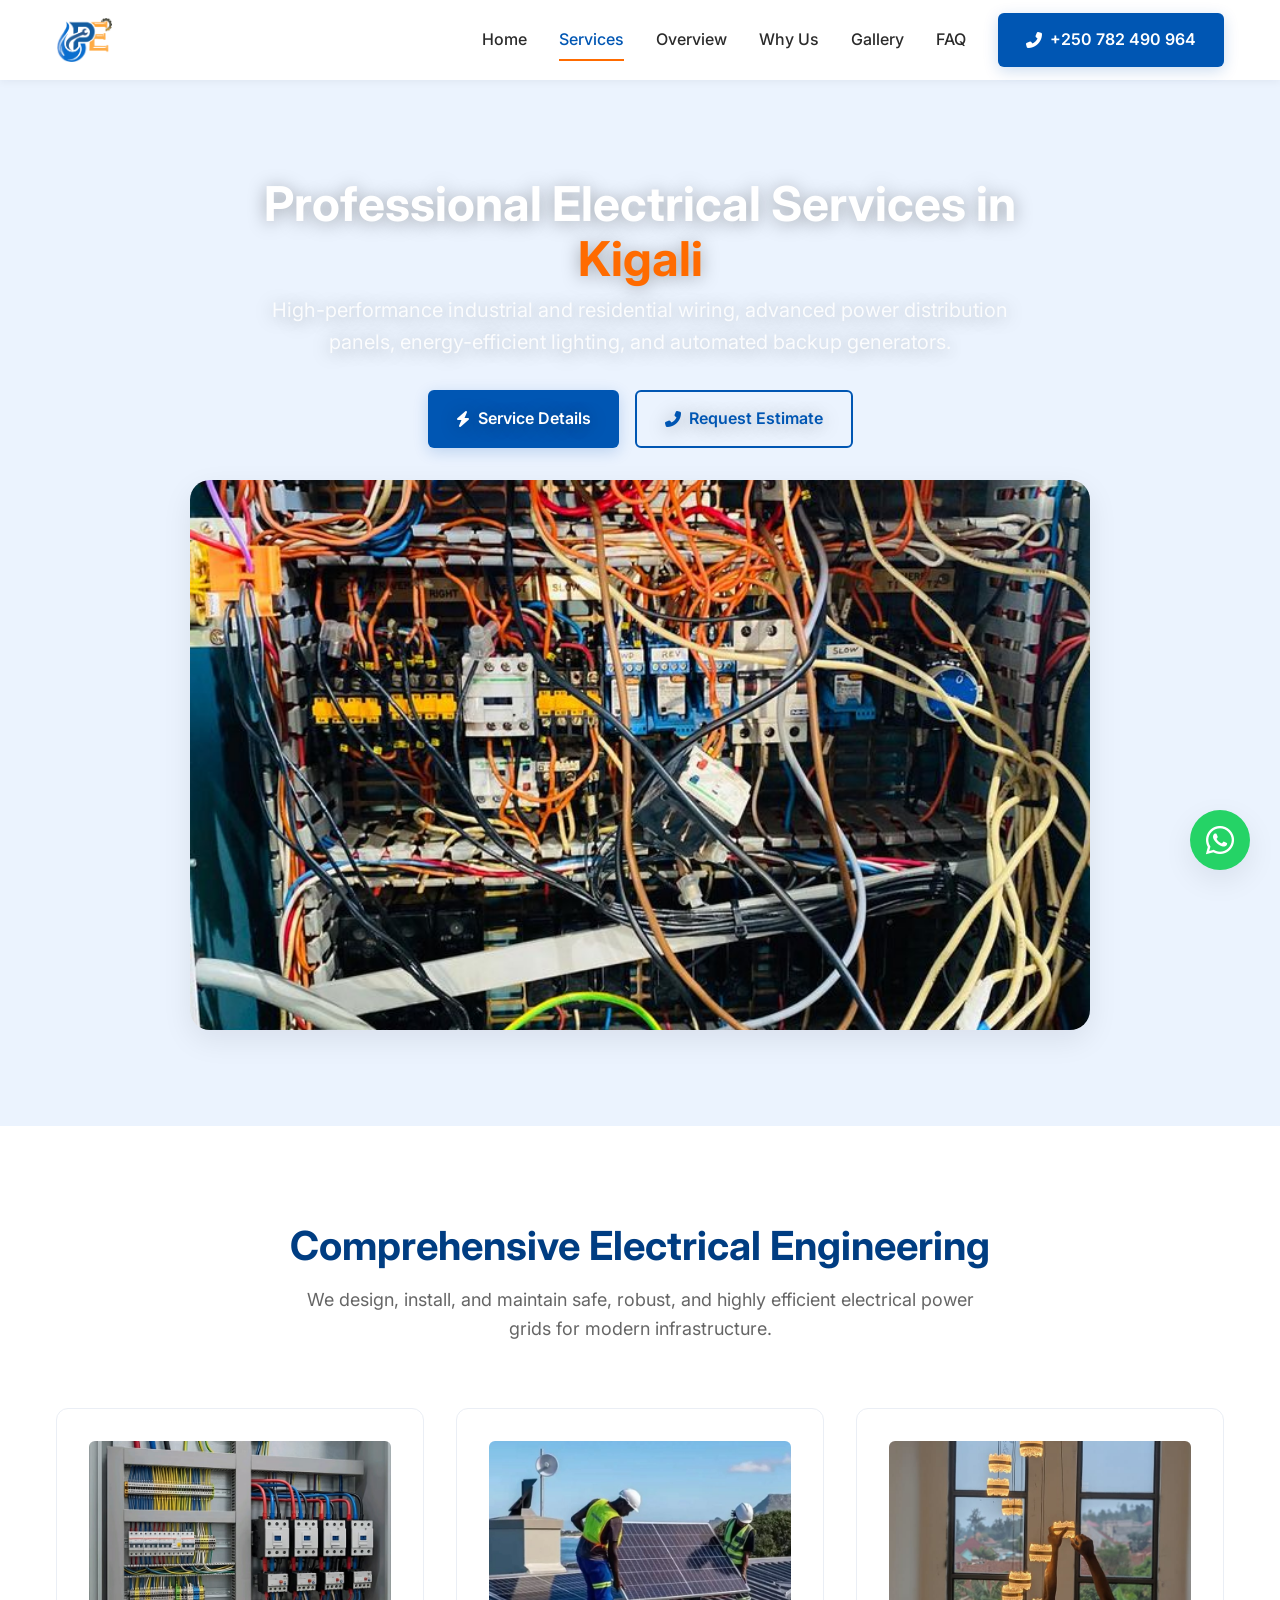
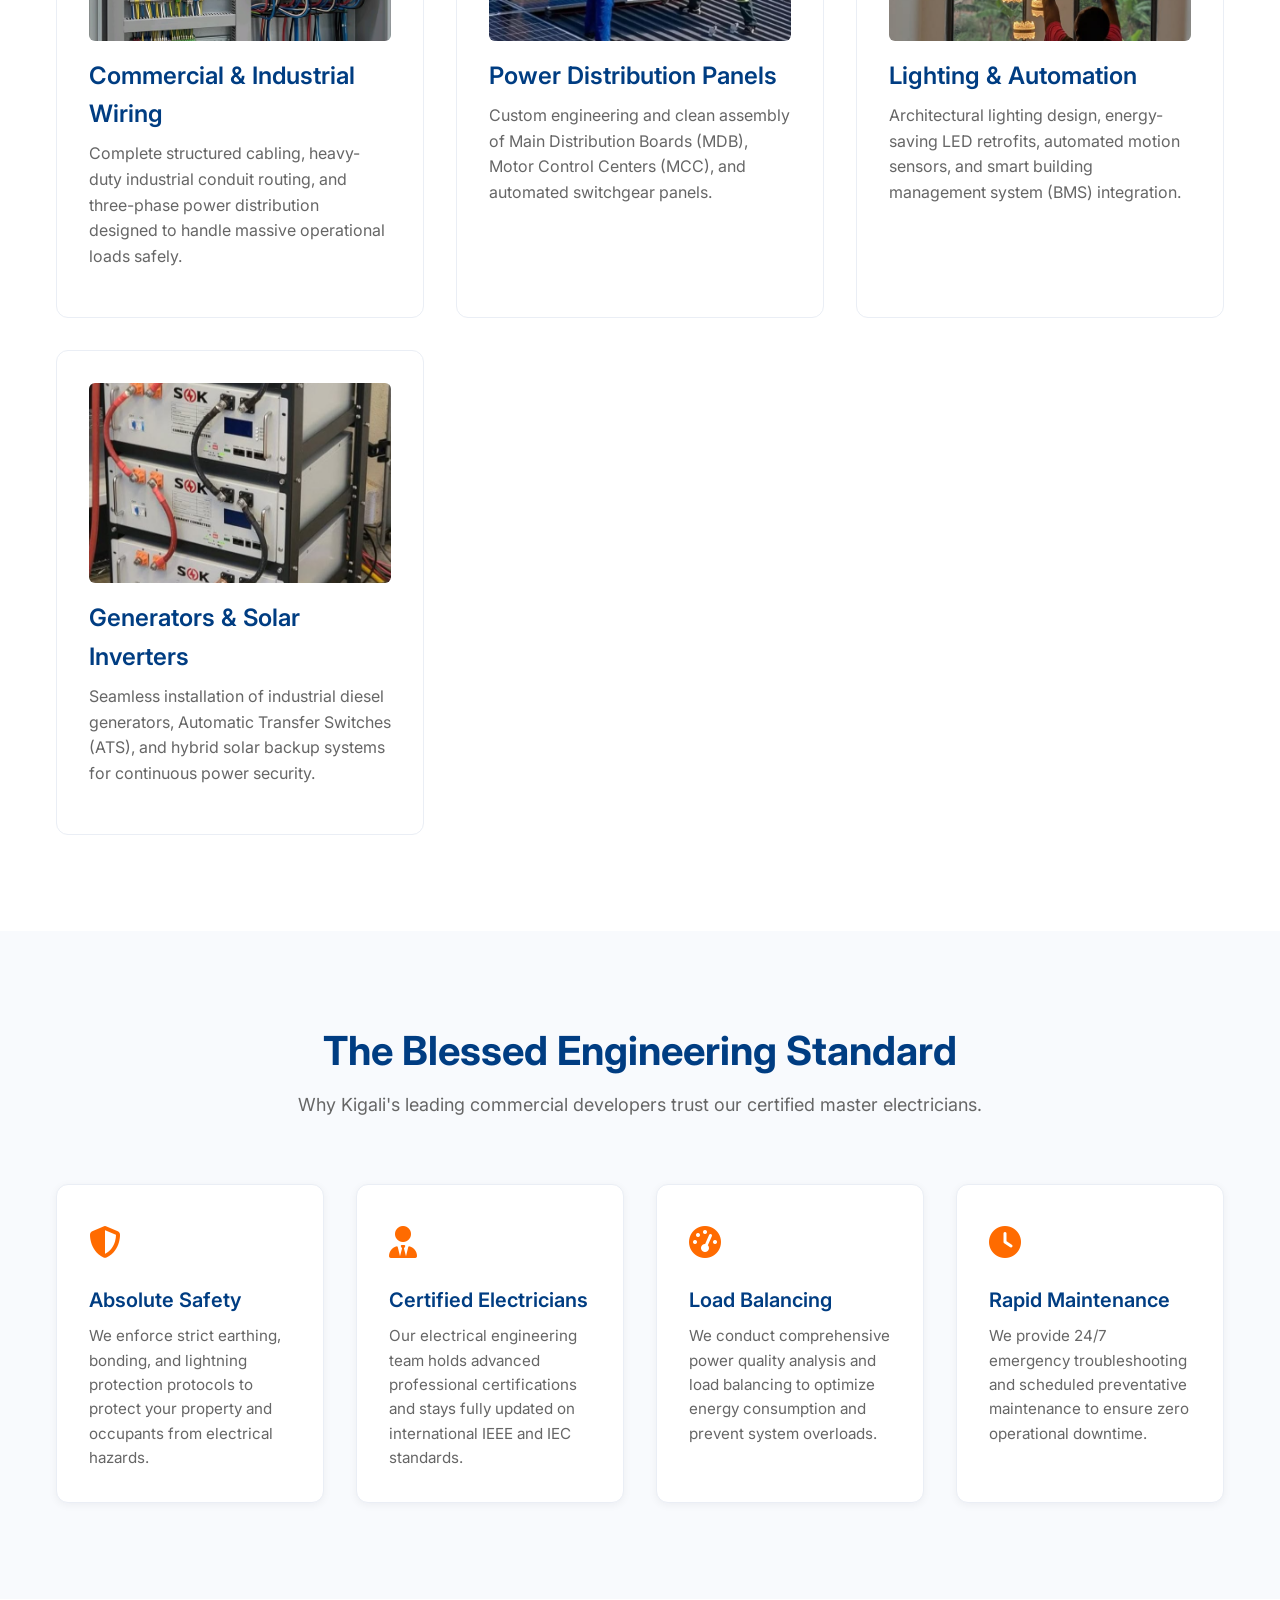
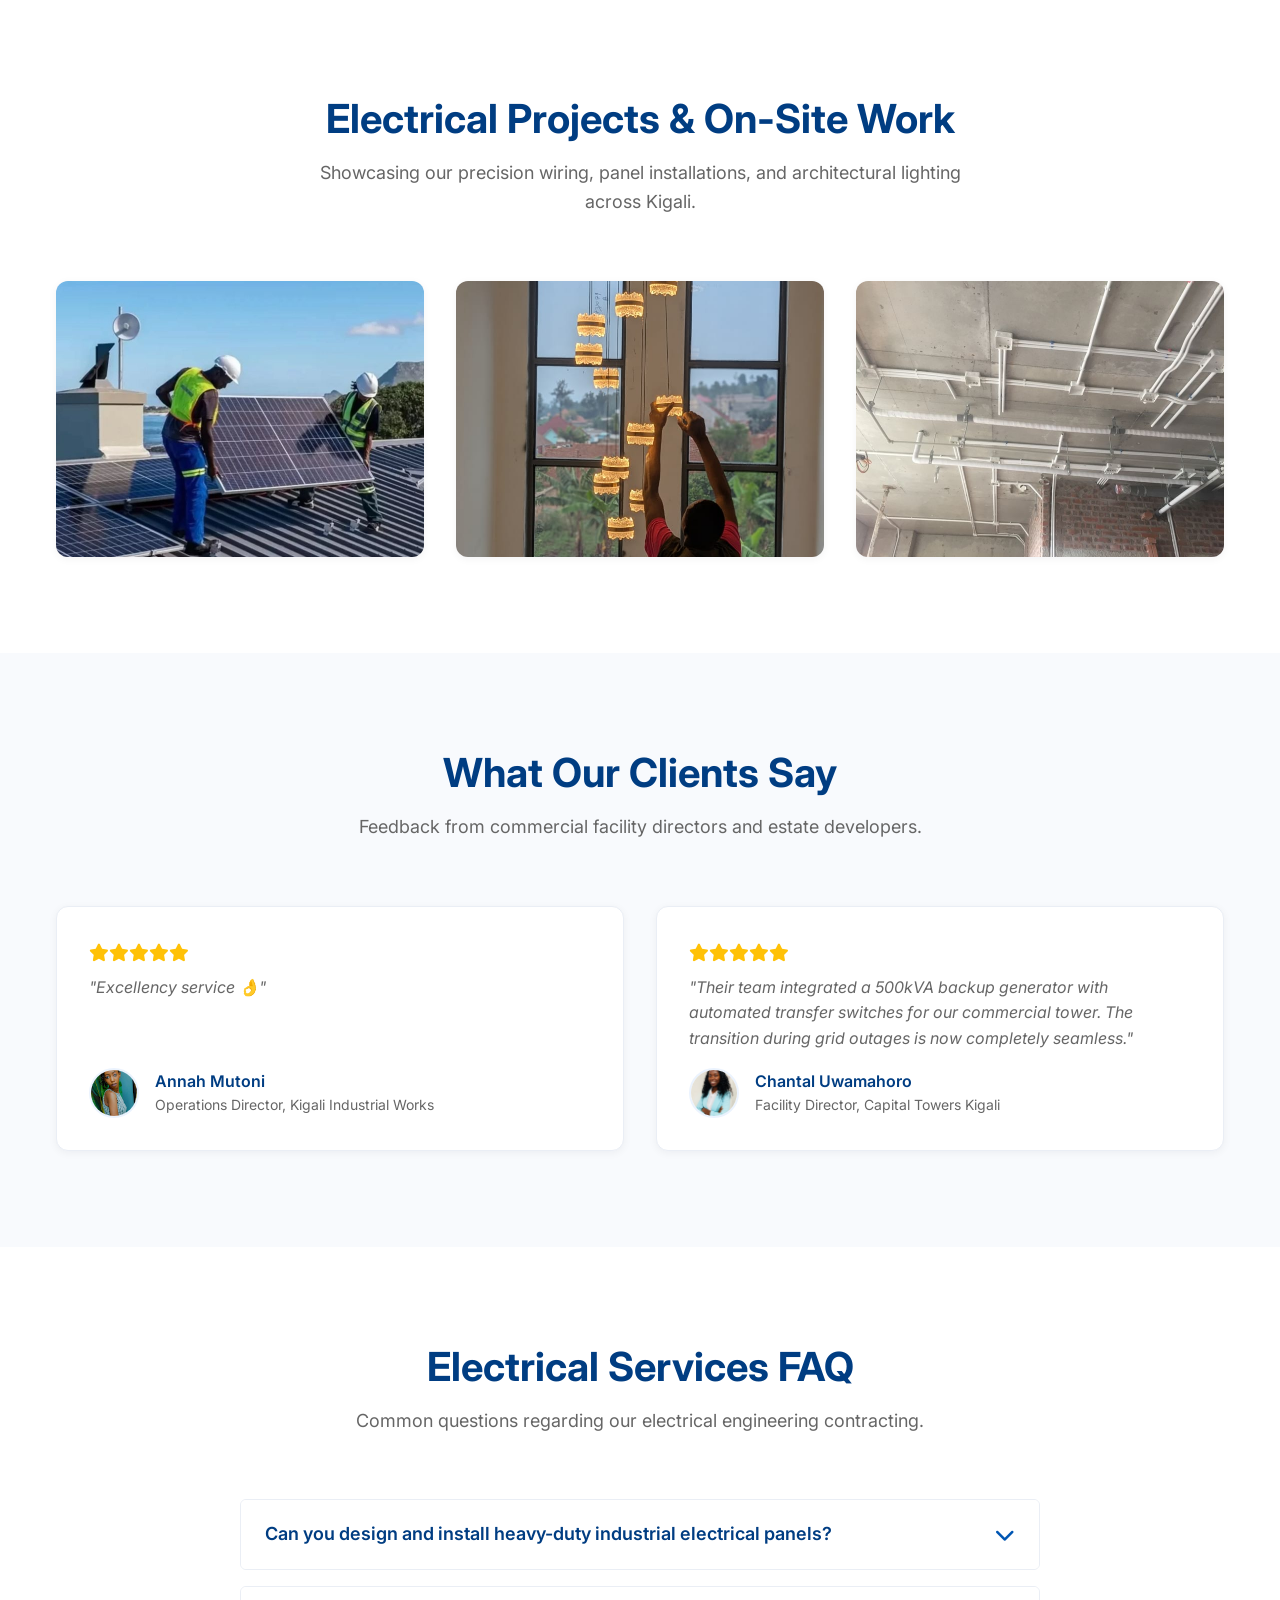
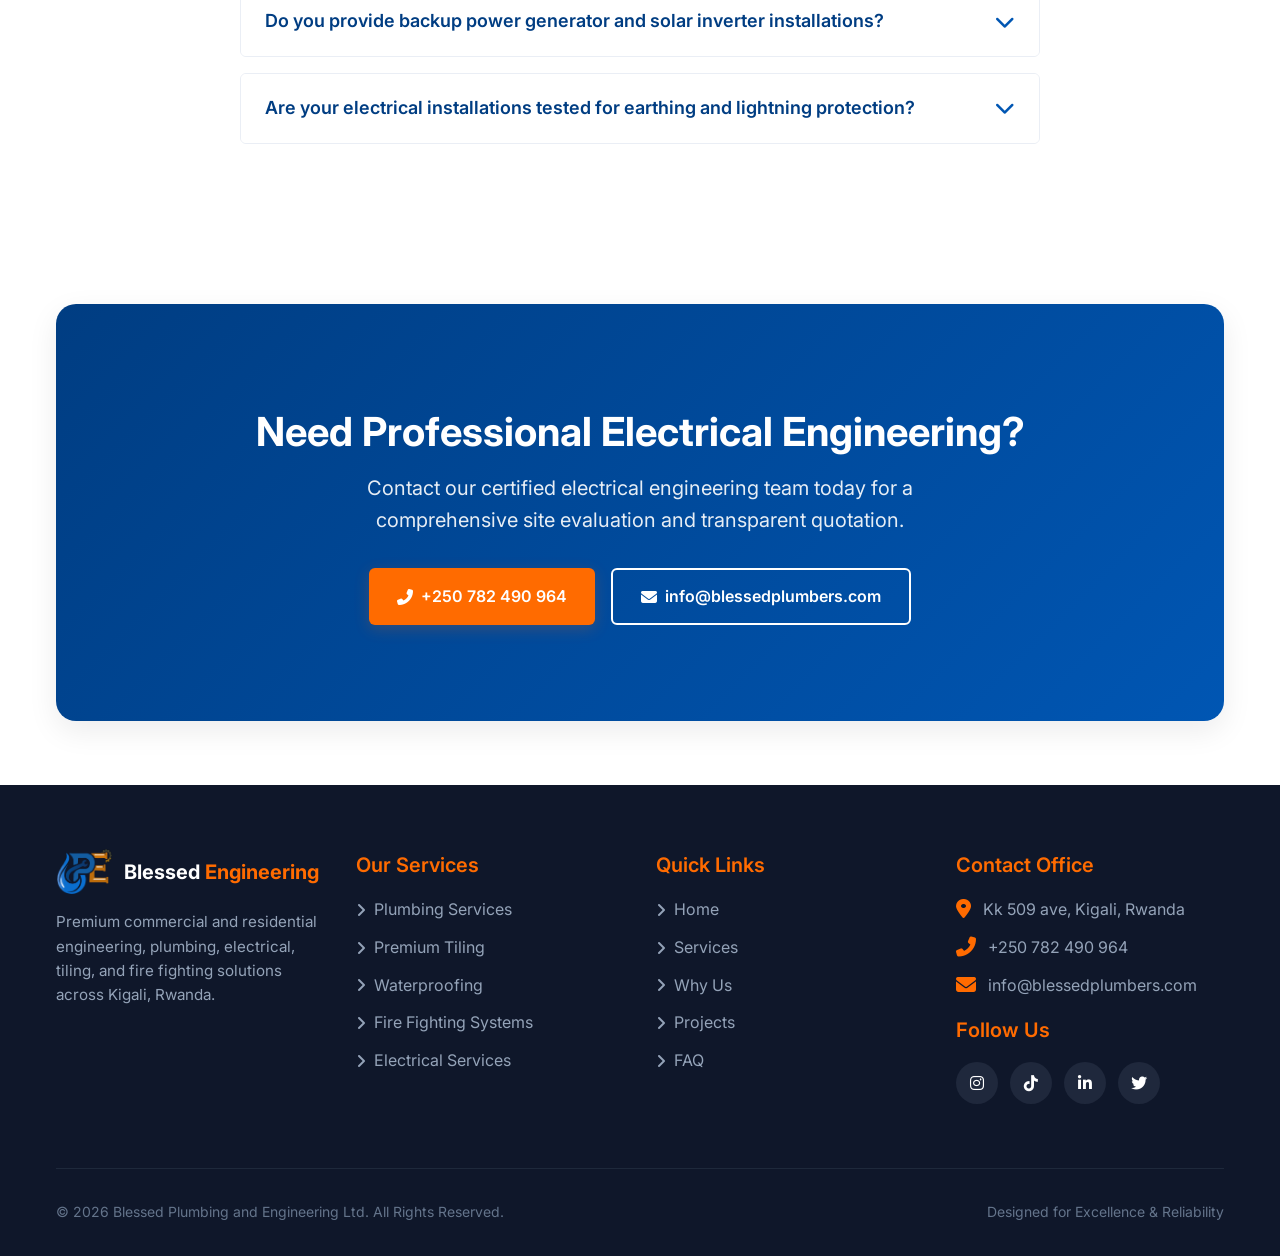
==== pages/electrical-services-kigali.html @ 8b300d47 "Add new pages for Tiling and Waterproofing services in Kigali with SEO optimization and structured c" ====
<!DOCTYPE html>
<html lang="en">
<head>
    <meta charset="UTF-8">
    <meta name="viewport" content="width=device-width, initial-scale=1.0">
    
    <!-- SEO Meta Tags -->
    <title>Electrical Services &amp; Installations in Kigali | Blessed Engineering</title>
    <meta name="description" content="Professional electrical engineering services in Kigali, Rwanda. Commercial wiring, power distribution panels, lighting design, and backup generator installation.">
    <meta name="keywords" content="Electrical Services Kigali, Commercial Electrician Rwanda, Power Panels Kigali, Generator Installation Rwanda, Industrial Wiring Kigali">
    <meta name="author" content="Blessed Plumbing and Engineering Ltd">
    <link rel="canonical" href="https://www.blessedplumbers.com/pages/electrical-services-kigali.html">
    
    <!-- Open Graph / Facebook -->
    <meta property="og:type" content="website">
    <meta property="og:url" content="https://www.blessedplumbers.com/pages/electrical-services-kigali.html">
    <meta property="og:title" content="Electrical Services &amp; Installations in Kigali | Blessed Engineering">
    <meta property="og:description" content="Professional electrical engineering services in Kigali. Commercial wiring, power distribution panels, lighting design, and backup generator installation.">
    <meta property="og:image" content="https://www.blessedplumbers.com/images/panels.jpeg">
    
    <!-- Twitter -->
    <meta property="twitter:card" content="summary_large_image">
    <meta property="twitter:url" content="https://www.blessedplumbers.com/pages/electrical-services-kigali.html">
    <meta property="twitter:title" content="Electrical Services &amp; Installations in Kigali | Blessed Engineering">
    <meta property="twitter:description" content="Professional electrical engineering services in Kigali. Commercial wiring, power distribution panels, lighting design, and backup generator installation.">
    <meta property="twitter:image" content="https://www.blessedplumbers.com/images/panels.jpeg">

    <!-- Favicon -->
    <link rel="icon" href="../images/logo.png" type="image/png">

    <!-- FontAwesome Icons -->
    <link rel="stylesheet" href="https://cdnjs.cloudflare.com/ajax/libs/font-awesome/6.4.0/css/all.min.css">
    
    <!-- Custom CSS -->
    <link rel="stylesheet" href="../assets/css/styles.css">

    <!-- Schema Markup -->
    <script type="application/ld+json">
    {
      "@context": "https://schema.org",
      "@graph": [
        {
          "@type": "BreadcrumbList",
          "@id": "https://www.blessedplumbers.com/pages/electrical-services-kigali.html#breadcrumb",
          "itemListElement": [
            {
              "@type": "ListItem",
              "position": 1,
              "name": "Home",
              "item": "https://www.blessedplumbers.com/"
            },
            {
              "@type": "ListItem",
              "position": 2,
              "name": "Electrical Services Kigali",
              "item": "https://www.blessedplumbers.com/pages/electrical-services-kigali.html"
            }
          ]
        },
        {
          "@type": "FAQPage",
          "@id": "https://www.blessedplumbers.com/pages/electrical-services-kigali.html#faq",
          "mainEntity": [
            {
              "@type": "Question",
              "name": "Can you design and install heavy-duty industrial electrical panels?",
              "acceptedAnswer": {
                "@type": "Answer",
                "text": "Yes, we custom engineer, assemble, and install Main Distribution Boards (MDB), Sub-Main Distribution Boards (SMDB), and Motor Control Centers (MCC) for commercial and industrial facilities."
              }
            },
            {
              "@type": "Question",
              "name": "Do you provide backup power generator and solar inverter installations?",
              "acceptedAnswer": {
                "@type": "Answer",
                "text": "Absolutely. We supply, install, and integrate automated diesel generators, ATS panels, and hybrid solar inverter systems to ensure uninterrupted power supply for your property."
              }
            },
            {
              "@type": "Question",
              "name": "Are your electrical installations tested for earthing and lightning protection?",
              "acceptedAnswer": {
                "@type": "Answer",
                "text": "Yes, comprehensive earthing grid testing and lightning protection installation are standard protocols in all our electrical engineering projects to ensure absolute structural safety."
              }
            }
          ]
        }
      ]
    }
    </script>
</head>
<body>

    <!-- Sticky Navigation -->
    <header class="header">
        <div class="container navbar">
            <a href="../index.html" class="nav-logo">
                <img src="../images/logo.png" alt="Blessed Plumbing and Engineering Ltd Logo">
            </a>
            
            <button class="mobile-menu-toggle" aria-label="Toggle navigation menu">
                <i class="fas fa-bars"></i>
            </button>

            <nav class="nav-menu">
                <a href="../index.html" class="nav-link">Home</a>
                <a href="../index.html#services" class="nav-link active">Services</a>
                <a href="#overview" class="nav-link">Overview</a>
                <a href="#why-us" class="nav-link">Why Us</a>
                <a href="#gallery" class="nav-link">Gallery</a>
                <a href="#faq" class="nav-link">FAQ</a>
                <a href="tel:+250782490964" class="btn btn-primary nav-cta"><i class="fas fa-phone-alt"></i> +250 782 490 964</a>
            </nav>
        </div>
    </header>

    <!-- Service Hero Section -->
    <section class="service-hero">
        <div class="container">
            <div class="hero-content fade-in appear" style="max-width: 800px; margin: 0 auto;">
                <h1 class="hero-title">Professional Electrical Services in <span>Kigali</span></h1>
                <p class="hero-subtitle">High-performance industrial and residential wiring, advanced power distribution panels, energy-efficient lighting, and automated backup generators.</p>
                <div class="hero-buttons" style="justify-content: center;">
                    <a href="#overview" class="btn btn-primary"><i class="fas fa-bolt"></i> Service Details</a>
                    <a href="tel:+250782490964" class="btn btn-secondary"><i class="fas fa-phone-alt"></i> Request Estimate</a>
                </div>
            </div>
            
            <div class="service-hero-media fade-in appear delay-1">
                <img src="../images/electricity-wires.jpg" alt="High performance commercial electrical panel installation in Kigali">
            </div>
        </div>
    </section>

    <!-- Services Overview -->
    <section id="overview">
        <div class="container">
            <div class="section-header fade-in">
                <h2 class="section-title">Comprehensive Electrical Engineering</h2>
                <p class="section-subtitle">We design, install, and maintain safe, robust, and highly efficient electrical power grids for modern infrastructure.</p>
            </div>
            
            <div class="services-grid">
                <!-- Card 1 -->
                <div class="service-card fade-in delay-1">
                    <div class="service-image">
                        <img src="../images/electrical1.jpg" alt="Commercial & Industrial Wiring">
                    </div>
                    <h3 class="service-card-title">Commercial &amp; Industrial Wiring</h3>
                    <p class="service-card-desc">Complete structured cabling, heavy-duty industrial conduit routing, and three-phase power distribution designed to handle massive operational loads safely.</p>
                </div>

                <!-- Card 2 -->
                <div class="service-card fade-in delay-2">
                    <div class="service-image">
                        <img src="../images/solar-panels.jpg" alt="Power Distribution Panels">
                    </div>
                    <h3 class="service-card-title">Power Distribution Panels</h3>
                    <p class="service-card-desc">Custom engineering and clean assembly of Main Distribution Boards (MDB), Motor Control Centers (MCC), and automated switchgear panels.</p>
                </div>

                <!-- Card 3 -->
                <div class="service-card fade-in delay-3">
                    <div class="service-image">
                        <img src="../images/bulbs.jpeg" alt="Lighting & Automation">
                    </div>
                    <h3 class="service-card-title">Lighting &amp; Automation</h3>
                    <p class="service-card-desc">Architectural lighting design, energy-saving LED retrofits, automated motion sensors, and smart building management system (BMS) integration.</p>
                </div>

                <!-- Card 4 -->
                <div class="service-card fade-in delay-1">
                    <div class="service-image">
                        <img src="../images/generators1.jpg" alt="Generators & Solar Inverters">
                    </div>
                    <h3 class="service-card-title">Generators &amp; Solar Inverters</h3>
                    <p class="service-card-desc">Seamless installation of industrial diesel generators, Automatic Transfer Switches (ATS), and hybrid solar backup systems for continuous power security.</p>
                </div>
            </div>
        </div>
    </section>

    <!-- Why Choose Us -->
    <section id="why-us" class="section-bg-light">
        <div class="container">
            <div class="section-header fade-in">
                <h2 class="section-title">The Blessed Engineering Standard</h2>
                <p class="section-subtitle">Why Kigali's leading commercial developers trust our certified master electricians.</p>
            </div>

            <div class="features-grid">
                <div class="feature-card fade-in delay-1">
                    <div class="feature-icon"><i class="fas fa-shield-alt"></i></div>
                    <h3 class="feature-title">Absolute Safety</h3>
                    <p class="feature-desc">We enforce strict earthing, bonding, and lightning protection protocols to protect your property and occupants from electrical hazards.</p>
                </div>

                <div class="feature-card fade-in delay-2">
                    <div class="feature-icon"><i class="fas fa-user-tie"></i></div>
                    <h3 class="feature-title">Certified Electricians</h3>
                    <p class="feature-desc">Our electrical engineering team holds advanced professional certifications and stays fully updated on international IEEE and IEC standards.</p>
                </div>

                <div class="feature-card fade-in delay-3">
                    <div class="feature-icon"><i class="fas fa-tachometer-alt"></i></div>
                    <h3 class="feature-title">Load Balancing</h3>
                    <p class="feature-desc">We conduct comprehensive power quality analysis and load balancing to optimize energy consumption and prevent system overloads.</p>
                </div>

                <div class="feature-card fade-in delay-1">
                    <div class="feature-icon"><i class="fas fa-clock"></i></div>
                    <h3 class="feature-title">Rapid Maintenance</h3>
                    <p class="feature-desc">We provide 24/7 emergency troubleshooting and scheduled preventative maintenance to ensure zero operational downtime.</p>
                </div>
            </div>
        </div>
    </section>

    <!-- Selected Projects / Gallery -->
    <section id="gallery">
        <div class="container">
            <div class="section-header fade-in">
                <h2 class="section-title">Electrical Projects &amp; On-Site Work</h2>
                <p class="section-subtitle">Showcasing our precision wiring, panel installations, and architectural lighting across Kigali.</p>
            </div>

            <div class="gallery-grid">
                <div class="gallery-item fade-in delay-1">
                    <img src="../images/solar-panels.jpg" alt="Commercial electrical distribution panel assembly">
                    <div class="gallery-overlay">
                        <div class="gallery-category">Power Distribution</div>
                        <div class="gallery-title">Main Switchgear Panel Assembly</div>
                    </div>
                </div>

                <div class="gallery-item fade-in delay-2">
                    <img src="../images/bulbs.jpeg" alt="Energy efficient architectural lighting installation">
                    <div class="gallery-overlay">
                        <div class="gallery-category">Commercial Lighting</div>
                        <div class="gallery-title">Luxury LED Architectural Lighting</div>
                    </div>
                </div>

                <div class="gallery-item fade-in delay-3">
                    <img src="../images/industrial-alignment.jpg" alt="Electricians inspecting heavy duty conduits on site">
                    <div class="gallery-overlay">
                        <div class="gallery-category">Site Engineering</div>
                        <div class="gallery-title">Industrial Conduit Alignment</div>
                    </div>
                </div>
            </div>
        </div>
    </section>

    <!-- Testimonials -->
    <section id="testimonials" class="section-bg-light">
        <div class="container">
            <div class="section-header fade-in">
                <h2 class="section-title">What Our Clients Say</h2>
                <p class="section-subtitle">Feedback from commercial facility directors and estate developers.</p>
            </div>

            <div class="testimonials-grid">
                <div class="testimonial-card fade-in delay-1">
                    <div class="testimonial-content">
                        <div class="stars">
                            <i class="fas fa-star"></i><i class="fas fa-star"></i><i class="fas fa-star"></i><i class="fas fa-star"></i><i class="fas fa-star"></i>
                        </div>
                        <p class="testimonial-text">"Excellency service 👌"</p>
                    </div>
                    <div class="testimonial-author">
                        <img src="../images/ind-review.png" alt="Plant Operations Director" class="testimonial-avatar">
                        <div>
                            <div class="author-name">Annah Mutoni</div>
                            <div class="author-role">Operations Director, Kigali Industrial Works</div>
                        </div>
                    </div>
                </div>

                <div class="testimonial-card fade-in delay-2">
                    <div class="testimonial-content">
                        <div class="stars">
                            <i class="fas fa-star"></i><i class="fas fa-star"></i><i class="fas fa-star"></i><i class="fas fa-star"></i><i class="fas fa-star"></i>
                        </div>
                        <p class="testimonial-text">"Their team integrated a 500kVA backup generator with automated transfer switches for our commercial tower. The transition during grid outages is now completely seamless."</p>
                    </div>
                    <div class="testimonial-author">
                        <img src="../images/aziza.jpeg" alt="Facility Director" class="testimonial-avatar">
                        <div>
                            <div class="author-name">Chantal Uwamahoro</div>
                            <div class="author-role">Facility Director, Capital Towers Kigali</div>
                        </div>
                    </div>
                </div>
            </div>
        </div>
    </section>

    <!-- FAQ Section -->
    <section id="faq">
        <div class="container">
            <div class="section-header fade-in">
                <h2 class="section-title">Electrical Services FAQ</h2>
                <p class="section-subtitle">Common questions regarding our electrical engineering contracting.</p>
            </div>

            <div class="faq-container fade-in delay-1">
                <div class="faq-item">
                    <div class="faq-header">
                        <span>Can you design and install heavy-duty industrial electrical panels?</span>
                        <i class="fas fa-chevron-down faq-icon"></i>
                    </div>
                    <div class="faq-body">
                        <div class="faq-content">
                            Yes, we custom engineer, assemble, and install Main Distribution Boards (MDB), Sub-Main Distribution Boards (SMDB), and Motor Control Centers (MCC) for commercial and industrial facilities.
                        </div>
                    </div>
                </div>

                <div class="faq-item">
                    <div class="faq-header">
                        <span>Do you provide backup power generator and solar inverter installations?</span>
                        <i class="fas fa-chevron-down faq-icon"></i>
                    </div>
                    <div class="faq-body">
                        <div class="faq-content">
                            Absolutely. We supply, install, and integrate automated diesel generators, ATS panels, and hybrid solar inverter systems to ensure uninterrupted power supply for your property.
                        </div>
                    </div>
                </div>

                <div class="faq-item">
                    <div class="faq-header">
                        <span>Are your electrical installations tested for earthing and lightning protection?</span>
                        <i class="fas fa-chevron-down faq-icon"></i>
                    </div>
                    <div class="faq-body">
                        <div class="faq-content">
                            Yes, comprehensive earthing grid testing and lightning protection installation are standard protocols in all our electrical engineering projects to ensure absolute structural safety.
                        </div>
                    </div>
                </div>
            </div>
        </div>
    </section>

    <!-- Final CTA Section -->
    <section class="container">
        <div class="cta-section fade-in">
            <h2 class="cta-title">Need Professional Electrical Engineering?</h2>
            <p class="cta-desc">Contact our certified electrical engineering team today for a comprehensive site evaluation and transparent quotation.</p>
            <div class="cta-buttons">
                <a href="tel:+250782490964" class="btn btn-accent"><i class="fas fa-phone-alt"></i> +250 782 490 964</a>
                <a href="mailto:info@blessedplumbers.com" class="btn btn-secondary" style="color: white; border-color: white;"><i class="fas fa-envelope"></i> info@blessedplumbers.com</a>
            </div>
        </div>
    </section>

    <!-- Footer -->
    <footer class="footer">
        <div class="container">
            <div class="footer-grid">
                <div>
                    <a href="../index.html" class="footer-logo">
                        <img src="../images/logo.png" alt="Blessed Plumbing & Engineering Logo">
                        <div class="footer-logo-text">Blessed <span>Engineering</span></div>
                    </a>
                    <p class="footer-desc">Premium commercial and residential engineering, plumbing, electrical, tiling, and fire fighting solutions across Kigali, Rwanda.</p>
                </div>

                <div>
                    <h3 class="footer-col-title">Our Services</h3>
                    <div class="footer-links">
                        <a href="plumbing-services-kigali.html" class="footer-link"><i class="fas fa-angle-right"></i> Plumbing Services</a>
                        <a href="tiling-services-kigali.html" class="footer-link"><i class="fas fa-angle-right"></i> Premium Tiling</a>
                        <a href="waterproofing-kigali.html" class="footer-link"><i class="fas fa-angle-right"></i> Waterproofing</a>
                        <a href="fire-fighting-installation-kigali.html" class="footer-link"><i class="fas fa-angle-right"></i> Fire Fighting Systems</a>
                        <a href="electrical-services-kigali.html" class="footer-link"><i class="fas fa-angle-right"></i> Electrical Services</a>
                    </div>
                </div>

                <div>
                    <h3 class="footer-col-title">Quick Links</h3>
                    <div class="footer-links">
                        <a href="../index.html" class="footer-link"><i class="fas fa-angle-right"></i> Home</a>
                        <a href="../index.html#services" class="footer-link"><i class="fas fa-angle-right"></i> Services</a>
                        <a href="../index.html#why-us" class="footer-link"><i class="fas fa-angle-right"></i> Why Us</a>
                        <a href="../index.html#projects" class="footer-link"><i class="fas fa-angle-right"></i> Projects</a>
                        <a href="#faq" class="footer-link"><i class="fas fa-angle-right"></i> FAQ</a>
                    </div>
                </div>

                <div>
                    <h3 class="footer-col-title">Contact Office</h3>
                    <div class="footer-contact-item">
                        <i class="fas fa-map-marker-alt footer-contact-icon"></i>
                        <span>Kk 509 ave, Kigali, Rwanda</span>
                    </div>
                    <div class="footer-contact-item">
                        <i class="fas fa-phone-alt footer-contact-icon"></i>
                        <span>+250 782 490 964</span>
                    </div>
                    <div class="footer-contact-item">
                        <i class="fas fa-envelope footer-contact-icon"></i>
                        <span>info@blessedplumbers.com</span>
                    </div>

                    <div class="footer-socials">
                        <h3 class="footer-col-title">Follow Us</h3>
                        <div class="footer-social-links">
                            <a href="https://www.instagram.com/" class="footer-social-link" target="_blank" rel="noopener noreferrer" aria-label="Instagram"><i class="fab fa-instagram"></i></a>
                            <a href="https://www.tiktok.com/" class="footer-social-link" target="_blank" rel="noopener noreferrer" aria-label="TikTok"><i class="fab fa-tiktok"></i></a>
                            <a href="https://www.linkedin.com/" class="footer-social-link" target="_blank" rel="noopener noreferrer" aria-label="LinkedIn"><i class="fab fa-linkedin-in"></i></a>
                            <a href="https://twitter.com/" class="footer-social-link" target="_blank" rel="noopener noreferrer" aria-label="Twitter"><i class="fab fa-twitter"></i></a>
                        </div>
                    </div>
                </div>
            </div>

            <div class="footer-bottom">
                <div>&copy; 2026 Blessed Plumbing and Engineering Ltd. All Rights Reserved.</div>
                <div>Designed for Excellence &amp; Reliability</div>
            </div>
        </div>
    </footer>

    <!-- Floating WhatsApp Button -->
    <a href="https://wa.me/250782490964" class="whatsapp-float" target="_blank" rel="noopener noreferrer" aria-label="Chat with us on WhatsApp">
        <i class="fab fa-whatsapp"></i>
    </a>

    <!-- Custom JavaScript -->
    <script src="../assets/js/main.js"></script>
</body>
</html>
---- assets/css/styles.css ----
/* ==========================================================================
   BLESSED PLUMBING & ENGINEERING LTD - DESIGN SYSTEM & STYLES
   ========================================================================== */

@import url('https://fonts.googleapis.com/css2?family=Inter:wght@300;400;500;600;700&display=swap');

:root {
    /* Color Palette */
    --primary: #0056b3;
    --primary-dark: #003d82;
    --primary-light: #ebf3fe;
    --accent: #ff6b00;
    --accent-hover: #e05e00;
    --text-main: #2b2b2b;
    --text-muted: #666666;
    --bg-main: #ffffff;
    --bg-light: #f8fafd;
    --bg-card: #ffffff;
    --border-color: #eaeef5;
    
    /* Typography */
    --font-sans: 'Inter', sans-serif;
    
    /* Spacing & Layout */
    --container-width: 1200px;
    --spacing-xs: 0.5rem;
    --spacing-sm: 1rem;
    --spacing-md: 2rem;
    --spacing-lg: 4rem;
    --spacing-xl: 6rem;
    
    /* Radii & Shadows */
    --radius-sm: 6px;
    --radius-md: 12px;
    --radius-lg: 20px;
    --shadow-sm: 0 2px 8px rgba(0, 10, 30, 0.05);
    --shadow-md: 0 10px 30px rgba(0, 10, 30, 0.08);
    --shadow-hover: 0 15px 35px rgba(0, 86, 179, 0.12);
    
    /* Transitions */
    --transition-normal: 0.3s cubic-bezier(0.16, 1, 0.3, 1);
}

/* ==========================================================================
   RESET & BASE
   ========================================================================== */
*, *::before, *::after {
    box-sizing: border-box;
    margin: 0;
    padding: 0;
}

html {
    font-size: 16px;
    scroll-behavior: smooth;
}

body {
    font-family: var(--font-sans);
    color: var(--text-main);
    background-color: var(--bg-main);
    line-height: 1.6;
    overflow-x: hidden;
}

a {
    color: inherit;
    text-decoration: none;
    transition: color var(--transition-normal);
}

ul, ol {
    list-style: none;
}

img, video {
    max-width: 100%;
    height: auto;
    display: block;
}

button, input, textarea {
    font-family: inherit;
    color: inherit;
    border: none;
    outline: none;
}

button {
    cursor: pointer;
    background: none;
}

/* ==========================================================================
   LAYOUT & CONTAINERS
   ========================================================================== */
.container {
    max-width: var(--container-width);
    margin: 0 auto;
    padding: 0 var(--spacing-sm);
}

section {
    padding: var(--spacing-xl) 0;
}

.section-bg-light {
    background-color: var(--bg-light);
}

.section-header {
    text-align: center;
    max-width: 700px;
    margin: 0 auto var(--spacing-lg);
}

.section-title {
    font-size: 2.5rem;
    font-weight: 700;
    color: var(--primary-dark);
    margin-bottom: var(--spacing-sm);
    line-height: 1.2;
}

.section-subtitle {
    font-size: 1.125rem;
    color: var(--text-muted);
}

/* ==========================================================================
   NAVIGATION
   ========================================================================== */
.header {
    position: sticky;
    top: 0;
    left: 0;
    width: 100%;
    background-color: rgba(255, 255, 255, 0.95);
    backdrop-filter: blur(10px);
    z-index: 1000;
    box-shadow: var(--shadow-sm);
    transition: all var(--transition-normal);
}

.navbar {
    display: flex;
    align-items: center;
    justify-content: space-between;
    height: 80px;
}

.nav-logo {
    display: flex;
    align-items: center;
    gap: 0.75rem;
}

.nav-logo img {
    height: 45px;
    width: auto;
    object-fit: contain;
}

.nav-logo-text {
    font-weight: 700;
    font-size: 1.25rem;
    color: var(--primary-dark);
    line-height: 1.2;
}

.nav-logo-text span {
    color: var(--accent);
}

.nav-menu {
    display: flex;
    align-items: center;
    gap: 2rem;
}

.nav-link {
    font-weight: 500;
    color: var(--text-main);
    padding: 0.5rem 0;
    position: relative;
}

.nav-link::after {
    content: '';
    position: absolute;
    bottom: 0;
    left: 0;
    width: 0;
    height: 2px;
    background-color: var(--accent);
    transition: width var(--transition-normal);
}

.nav-link:hover::after,
.nav-link.active::after {
    width: 100%;
}

.nav-link:hover,
.nav-link.active {
    color: var(--primary);
}

.nav-cta {
    display: none;
}

@media (min-width: 1024px) {
    .nav-cta {
        display: block;
    }
}

/* Mobile Menu Button */
.mobile-menu-toggle {
    display: none;
    font-size: 1.5rem;
    color: var(--primary-dark);
}

@media (max-width: 991px) {
    .mobile-menu-toggle {
        display: block;
    }

    .nav-menu {
        position: fixed;
        top: 80px;
        left: -100%;
        width: 100%;
        height: calc(100vh - 80px);
        background-color: var(--bg-main);
        flex-direction: column;
        justify-content: center;
        align-items: center;
        gap: 2rem;
        transition: left var(--transition-normal);
        box-shadow: var(--shadow-md);
        overflow-y: auto;
    }

    .nav-menu.active {
        left: 0;
    }

    .nav-link {
        font-size: 1.25rem;
    }
}

/* ==========================================================================
   BUTTONS & CTAS
   ========================================================================== */
.btn {
    display: inline-flex;
    align-items: center;
    justify-content: center;
    padding: 0.875rem 1.75rem;
    font-weight: 600;
    border-radius: var(--radius-sm);
    transition: all var(--transition-normal);
    text-align: center;
    gap: 0.5rem;
}

.btn-primary {
    background-color: var(--primary);
    color: white;
    box-shadow: 0 4px 15px rgba(0, 86, 179, 0.2);
}

.btn-primary:hover {
    background-color: var(--primary-dark);
    transform: translateY(-2px);
    box-shadow: 0 6px 20px rgba(0, 86, 179, 0.3);
}

.btn-accent {
    background-color: var(--accent);
    color: white;
    box-shadow: 0 4px 15px rgba(255, 107, 0, 0.2);
}

.btn-accent:hover {
    background-color: var(--accent-hover);
    transform: translateY(-2px);
    box-shadow: 0 6px 20px rgba(255, 107, 0, 0.3);
}

.btn-secondary {
    background-color: transparent;
    color: var(--primary);
    border: 2px solid var(--primary);
}

.btn-secondary:hover {
    background-color: var(--primary-light);
    transform: translateY(-2px);
}

/* Floating WhatsApp Button */
.whatsapp-float {
    position: fixed;
    bottom: 30px;
    right: 30px;
    width: 60px;
    height: 60px;
    background-color: #25d366;
    color: white;
    border-radius: 50px;
    display: flex;
    align-items: center;
    justify-content: center;
    font-size: 2rem;
    box-shadow: var(--shadow-md);
    z-index: 1000;
    transition: all var(--transition-normal);
}

.whatsapp-float:hover {
    transform: scale(1.1);
    background-color: #20ba5c;
}

/* ==========================================================================
   HERO SECTION
   ========================================================================== */
.hero {
    min-height: calc(100vh - 80px);
    display: flex;
    align-items: center;
    padding: var(--spacing-md) 0 var(--spacing-xl);
    position: relative;
    overflow: hidden;
    background: linear-gradient(rgba(7, 18, 35, 0.62), rgba(7, 18, 35, 0.62)), url('../../images/Commercial-Piping-Reticulation.jpg') center center / cover no-repeat;
}

.hero-container {
    display: block;
    position: relative;
    z-index: 1;
    align-items: center;
}

.hero-content {
    max-width: 600px;
    color: white;
    text-shadow: 0 2px 18px rgba(0, 0, 0, 0.35);
}

.hero-title {
    font-size: 3.5rem;
    font-weight: 700;
    color: white;
    line-height: 1.15;
    margin-bottom: var(--spacing-sm);
}

.hero-title span {
    color: var(--accent);
}

.hero-subtitle {
    font-size: 1.25rem;
    color: rgba(255, 255, 255, 0.88);
    margin-bottom: var(--spacing-md);
    line-height: 1.6;
}

.hero-buttons {
    display: flex;
    flex-wrap: wrap;
    gap: 1rem;
}

.hero-image-wrapper {
    display: none;
}

.hero-image-wrapper img {
    width: 100%;
    height: 500px;
    object-fit: cover;
    transition: transform 0.5s ease;
}

.hero-image-wrapper:hover img {
    transform: scale(1.03);
}

.hero .btn-secondary {
    color: white;
    border-color: rgba(255, 255, 255, 0.9);
}

.hero .btn-secondary:hover {
    background-color: rgba(255, 255, 255, 0.12);
}

/* Service Page Hero Variation */
.service-hero {
    background-color: var(--primary-light);
    padding: var(--spacing-xl) 0;
    text-align: center;
}

.service-hero .hero-title {
    font-size: 3rem;
    margin-bottom: var(--spacing-xs);
}

.service-hero-media {
    margin-top: var(--spacing-md);
    max-width: 900px;
    margin-left: auto;
    margin-right: auto;
    border-radius: var(--radius-lg);
    overflow: hidden;
    box-shadow: var(--shadow-md);
}

.service-hero-media video,
.service-hero-media img {
    width: 100%;
    max-height: 550px;
    object-fit: cover;
}

@media (max-width: 991px) {
    .hero-container {
        display: block;
        text-align: center;
    }

    .hero-content {
        margin: 0 auto;
    }

    .hero-buttons {
        justify-content: center;
    }

    .hero-title {
        font-size: 2.5rem;
    }

    .hero {
        background-position: center center;
    }
}

/* ==========================================================================
   SERVICES GRID
   ========================================================================== */
.services-grid {
    display: grid;
    grid-template-columns: repeat(auto-fit, minmax(320px, 1fr));
    gap: var(--spacing-md);
}

.service-card {
    background-color: var(--bg-card);
    border: 1px solid var(--border-color);
    border-radius: var(--radius-md);
    padding: var(--spacing-md);
    transition: all var(--transition-normal);
    display: flex;
    flex-direction: column;
    height: 100%;
}

.service-card:hover {
    transform: translateY(-5px);
    box-shadow: var(--shadow-hover);
    border-color: var(--primary-light);
}

.service-image {
    width: 100%;
    height: 200px;
    border-radius: var(--radius-sm);
    overflow: hidden;
    margin-bottom: var(--spacing-sm);
}

.service-image img {
    width: 100%;
    height: 100%;
    object-fit: cover;
    transition: transform 0.5s ease;
}

.service-card:hover .service-image img {
    transform: scale(1.05);
}

.service-card-title {
    font-size: 1.5rem;
    font-weight: 600;
    color: var(--primary-dark);
    margin-bottom: var(--spacing-xs);
}

.service-card-desc {
    color: var(--text-muted);
    margin-bottom: var(--spacing-sm);
    flex-grow: 1;
}

.service-card-link {
    display: inline-flex;
    align-items: center;
    gap: 0.5rem;
    font-weight: 600;
    color: var(--primary);
    margin-top: auto;
}

.service-card-link:hover {
    color: var(--accent);
    gap: 0.75rem;
}

/* ==========================================================================
   WHY CHOOSE US
   ========================================================================== */
.features-grid {
    display: grid;
    grid-template-columns: repeat(auto-fit, minmax(260px, 1fr));
    gap: var(--spacing-md);
}

.feature-card {
    background-color: var(--bg-main);
    border-radius: var(--radius-md);
    padding: var(--spacing-md);
    border: 1px solid var(--border-color);
    box-shadow: var(--shadow-sm);
    transition: transform var(--transition-normal);
}

.feature-card:hover {
    transform: translateY(-3px);
    box-shadow: var(--shadow-md);
}

.feature-icon {
    font-size: 2rem;
    color: var(--accent);
    margin-bottom: var(--spacing-sm);
}

.feature-title {
    font-size: 1.25rem;
    font-weight: 600;
    color: var(--primary-dark);
    margin-bottom: var(--spacing-xs);
}

.feature-desc {
    color: var(--text-muted);
    font-size: 0.95rem;
}

/* ==========================================================================
   PROJECTS / GALLERY
   ========================================================================== */
.gallery-grid {
    display: grid;
    grid-template-columns: repeat(auto-fit, minmax(320px, 1fr));
    gap: var(--spacing-md);
}

.gallery-item {
    position: relative;
    border-radius: var(--radius-md);
    overflow: hidden;
    box-shadow: var(--shadow-sm);
    aspect-ratio: 4 / 3;
    background-color: var(--bg-light);
}

.gallery-item img {
    width: 100%;
    height: 100%;
    object-fit: cover;
    transition: transform 0.5s ease;
}

.gallery-item:hover img {
    transform: scale(1.05);
}

.gallery-overlay {
    position: absolute;
    inset: 0;
    background: linear-gradient(to top, rgba(0, 61, 130, 0.85), rgba(0, 61, 130, 0.2));
    display: flex;
    flex-direction: column;
    justify-content: flex-end;
    padding: var(--spacing-sm);
    opacity: 0;
    transition: opacity var(--transition-normal);
}

.gallery-item:hover .gallery-overlay {
    opacity: 1;
}

.gallery-title {
    color: white;
    font-size: 1.25rem;
    font-weight: 600;
}

.gallery-category {
    color: var(--accent);
    font-size: 0.875rem;
    font-weight: 500;
}

/* ==========================================================================
   TESTIMONIALS
   ========================================================================== */
.testimonials-grid {
    display: grid;
    grid-template-columns: repeat(auto-fit, minmax(320px, 1fr));
    gap: var(--spacing-md);
}

.testimonial-card {
    background-color: var(--bg-card);
    border: 1px solid var(--border-color);
    border-radius: var(--radius-md);
    padding: var(--spacing-md);
    box-shadow: var(--shadow-sm);
    display: flex;
    flex-direction: column;
    justify-content: space-between;
}

.testimonial-content {
    margin-bottom: var(--spacing-sm);
}

.stars {
    color: #ffc107;
    margin-bottom: var(--spacing-xs);
    font-size: 1.1rem;
}

.testimonial-text {
    font-style: italic;
    color: var(--text-muted);
}

.testimonial-author {
    display: flex;
    align-items: center;
    gap: 1rem;
}

.testimonial-avatar {
    width: 50px;
    height: 50px;
    border-radius: 50%;
    object-fit: cover;
    border: 2px solid var(--primary-light);
}

.author-name {
    font-weight: 600;
    color: var(--primary-dark);
}

.author-role {
    font-size: 0.875rem;
    color: var(--text-muted);
}

/* ==========================================================================
   FAQ SECTION
   ========================================================================== */
.faq-container {
    max-width: 800px;
    margin: 0 auto;
    display: flex;
    flex-direction: column;
    gap: 1rem;
}

.faq-item {
    background-color: var(--bg-card);
    border: 1px solid var(--border-color);
    border-radius: var(--radius-sm);
    overflow: hidden;
    transition: all var(--transition-normal);
}

.faq-header {
    padding: 1.25rem 1.5rem;
    display: flex;
    justify-content: space-between;
    align-items: center;
    cursor: pointer;
    font-weight: 600;
    font-size: 1.125rem;
    color: var(--primary-dark);
    background-color: var(--bg-card);
    transition: background-color var(--transition-normal);
}

.faq-header:hover {
    background-color: var(--primary-light);
}

.faq-icon {
    font-size: 1.25rem;
    color: var(--primary);
    transition: transform var(--transition-normal);
}

.faq-item.active .faq-icon {
    transform: rotate(180deg);
}

.faq-body {
    max-height: 0;
    overflow: hidden;
    transition: max-height var(--transition-normal);
    background-color: var(--bg-main);
}

.faq-content {
    padding: 0 1.5rem 1.25rem;
    color: var(--text-muted);
}

/* ==========================================================================
   FINAL CTA SECTION
   ========================================================================== */
.cta-section {
    background: linear-gradient(135deg, var(--primary-dark), var(--primary));
    color: white;
    text-align: center;
    padding: var(--spacing-xl) var(--spacing-sm);
    border-radius: var(--radius-lg);
    margin: var(--spacing-lg) auto;
    max-width: calc(var(--container-width) - 2rem);
    box-shadow: var(--shadow-md);
}

.cta-title {
    font-size: 2.5rem;
    font-weight: 700;
    margin-bottom: var(--spacing-xs);
}

.cta-desc {
    font-size: 1.25rem;
    opacity: 0.9;
    margin-bottom: var(--spacing-md);
    max-width: 600px;
    margin-left: auto;
    margin-right: auto;
}

.cta-buttons {
    display: flex;
    justify-content: center;
    gap: 1rem;
    flex-wrap: wrap;
}

/* ==========================================================================
   FOOTER
   ========================================================================== */
.footer {
    background-color: #0f172a;
    color: white;
    padding: var(--spacing-lg) 0 var(--spacing-md);
}

.footer-grid {
    display: grid;
    grid-template-columns: repeat(auto-fit, minmax(240px, 1fr));
    gap: var(--spacing-md);
    margin-bottom: var(--spacing-lg);
}

.footer-col-title {
    font-size: 1.25rem;
    font-weight: 600;
    margin-bottom: var(--spacing-sm);
    color: var(--accent);
}

.footer-logo {
    display: flex;
    align-items: center;
    gap: 0.75rem;
    margin-bottom: var(--spacing-sm);
}

.footer-logo img {
    height: 45px;
}

.footer-logo-text {
    font-weight: 700;
    font-size: 1.25rem;
    color: white;
}

.footer-logo-text span {
    color: var(--accent);
}

.footer-desc {
    color: #94a3b8;
    margin-bottom: var(--spacing-sm);
    font-size: 0.95rem;
}

.footer-links {
    display: flex;
    flex-direction: column;
    gap: 0.75rem;
}

.footer-link {
    color: #94a3b8;
    transition: color var(--transition-normal);
    display: inline-flex;
    align-items: center;
    gap: 0.5rem;
}

.footer-link:hover {
    color: white;
    padding-left: 4px;
}

.footer-contact-item {
    display: flex;
    align-items: flex-start;
    gap: 0.75rem;
    margin-bottom: 0.75rem;
    color: #94a3b8;
}

.footer-contact-icon {
    color: var(--accent);
    font-size: 1.25rem;
    margin-top: 2px;
}

.footer-socials {
    margin-top: var(--spacing-sm);
}

.footer-social-links {
    display: flex;
    gap: 0.75rem;
    flex-wrap: wrap;
}

.footer-social-link {
    width: 42px;
    height: 42px;
    border-radius: 50%;
    display: inline-flex;
    align-items: center;
    justify-content: center;
    background: rgba(148, 163, 184, 0.12);
    color: white;
    transition: all var(--transition-normal);
}

.footer-social-link:hover {
    background: var(--accent);
    color: white;
    transform: translateY(-2px);
}

.footer-bottom {
    border-top: 1px solid #1e293b;
    padding-top: var(--spacing-md);
    display: flex;
    justify-content: space-between;
    align-items: center;
    flex-wrap: wrap;
    gap: 1rem;
    color: #64748b;
    font-size: 0.875rem;
}

/* ==========================================================================
   ANIMATIONS & UTILITIES
   ========================================================================== */
.fade-in {
    opacity: 0;
    transform: translateY(20px);
    transition: opacity 0.6s ease-out, transform 0.6s ease-out;
}

.fade-in.appear {
    opacity: 1;
    transform: translateY(0);
}

/* Delay utilities */
.delay-1 { transition-delay: 0.1s; }
.delay-2 { transition-delay: 0.2s; }
.delay-3 { transition-delay: 0.3s; }
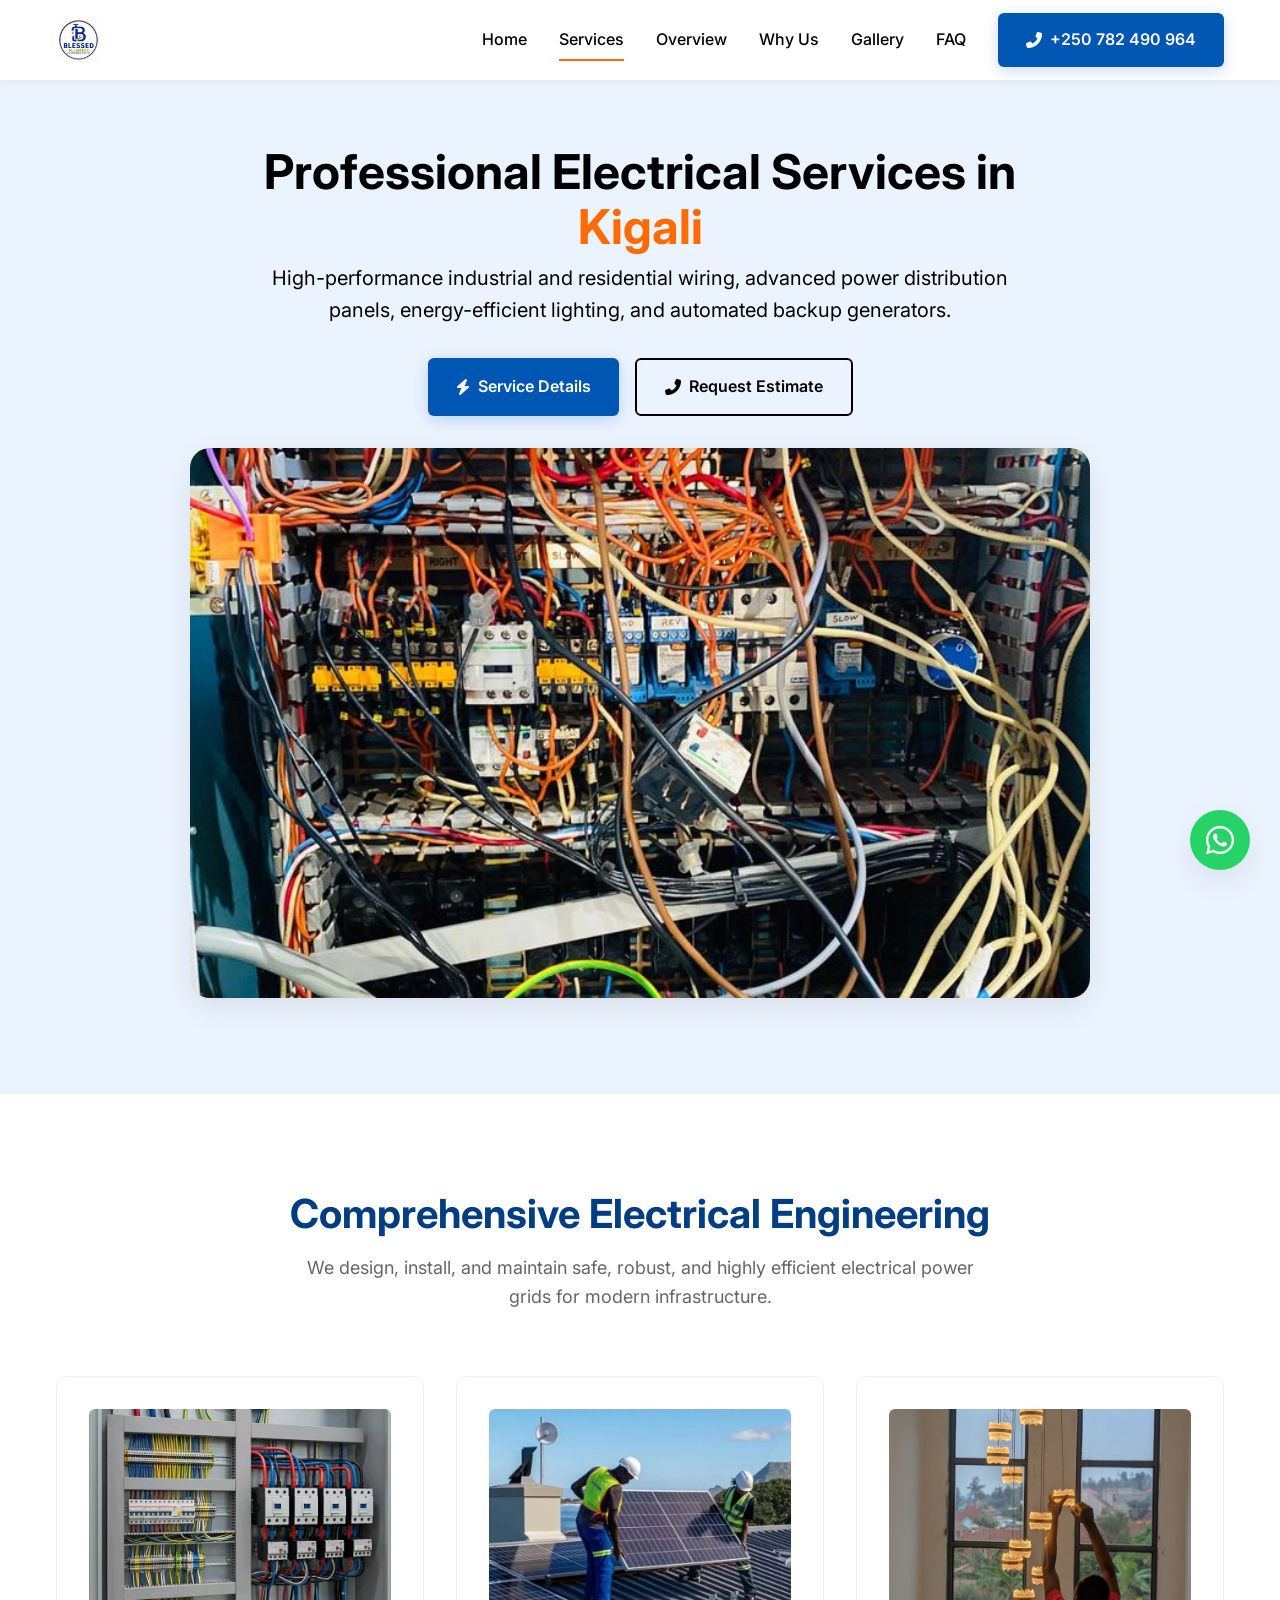
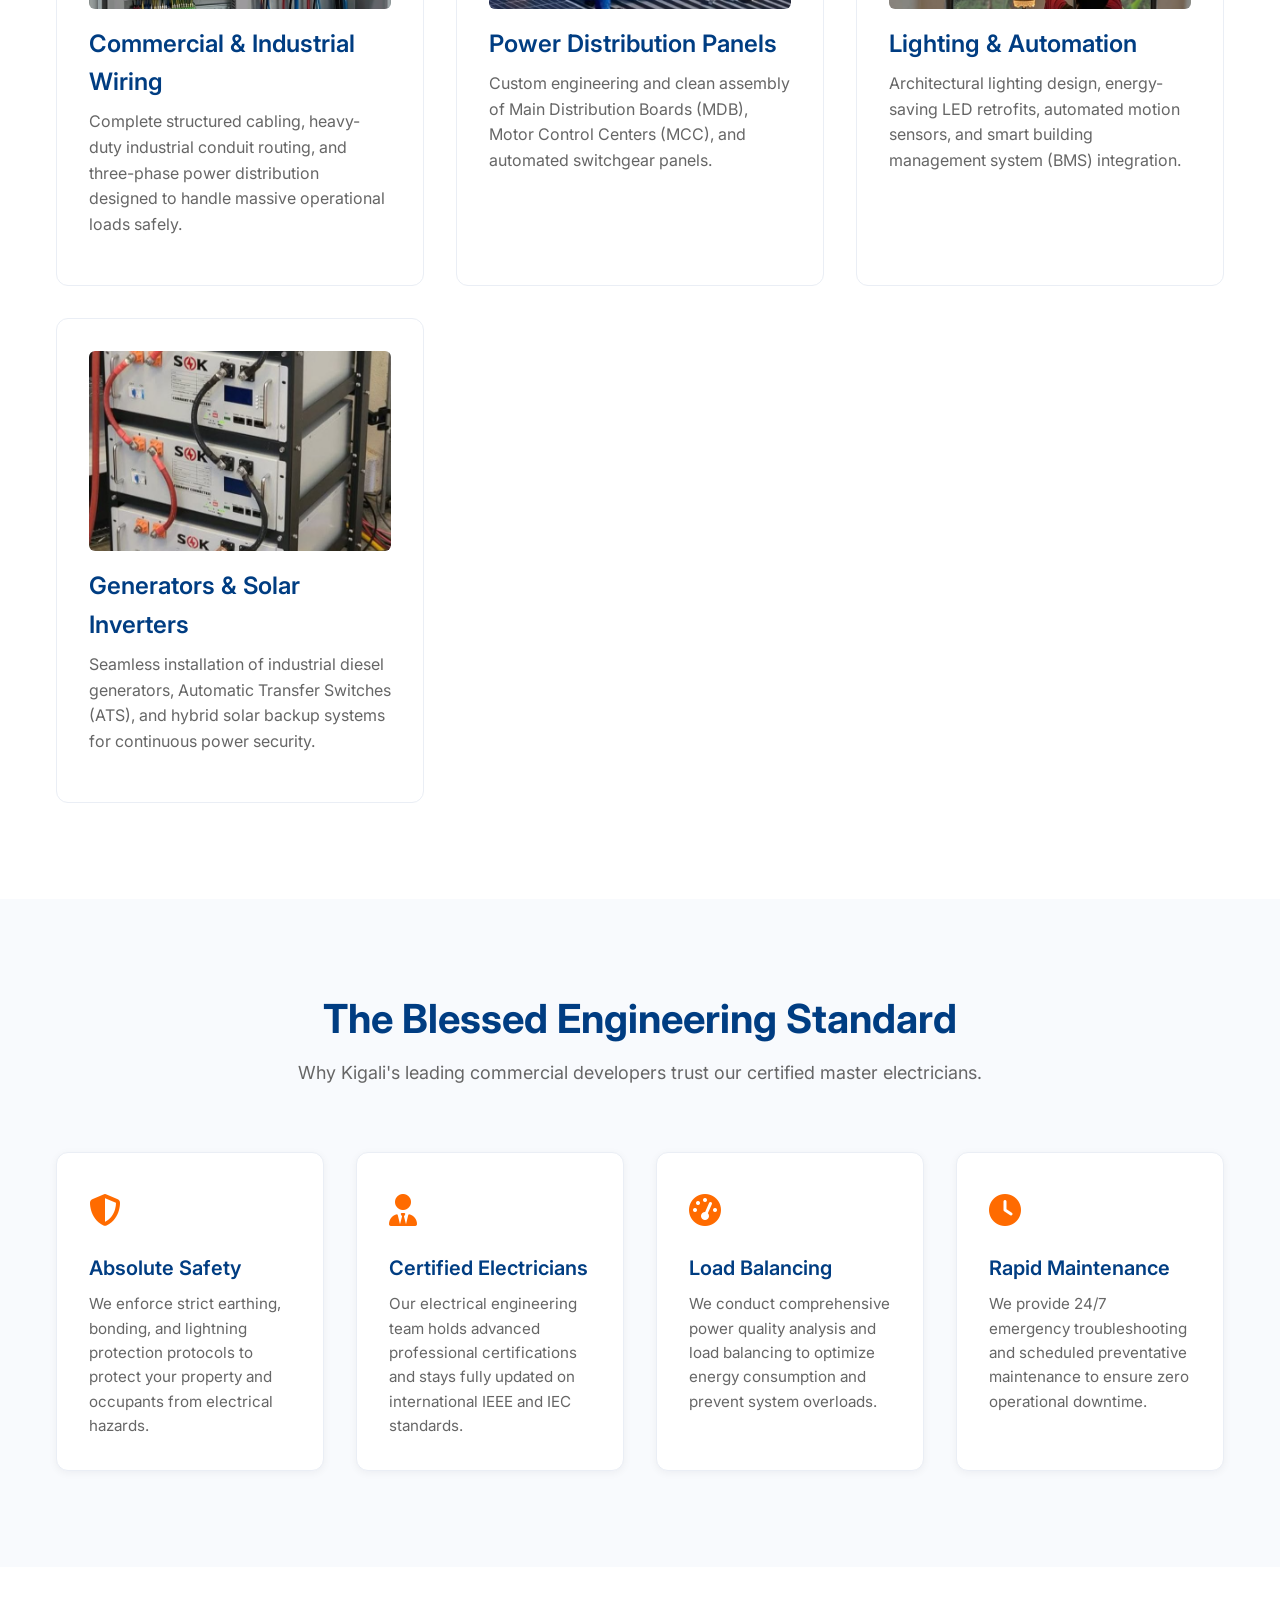
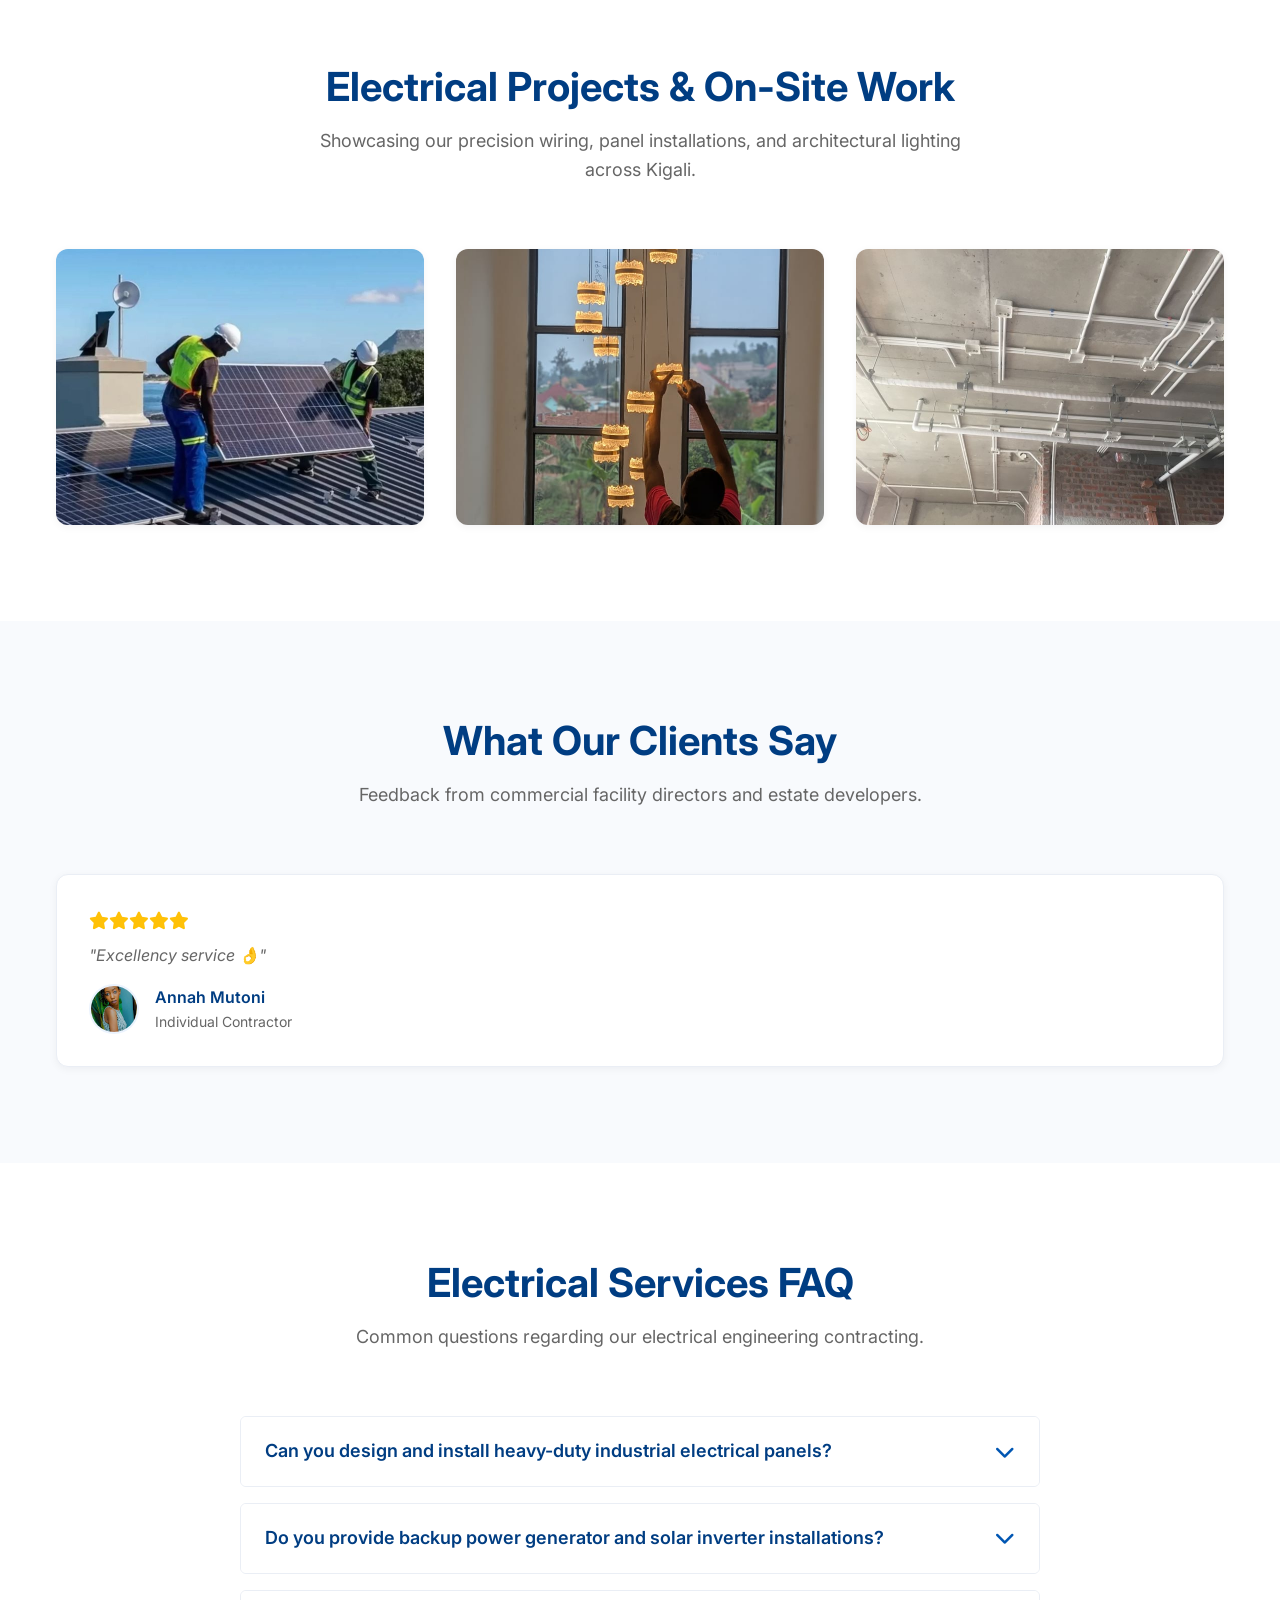
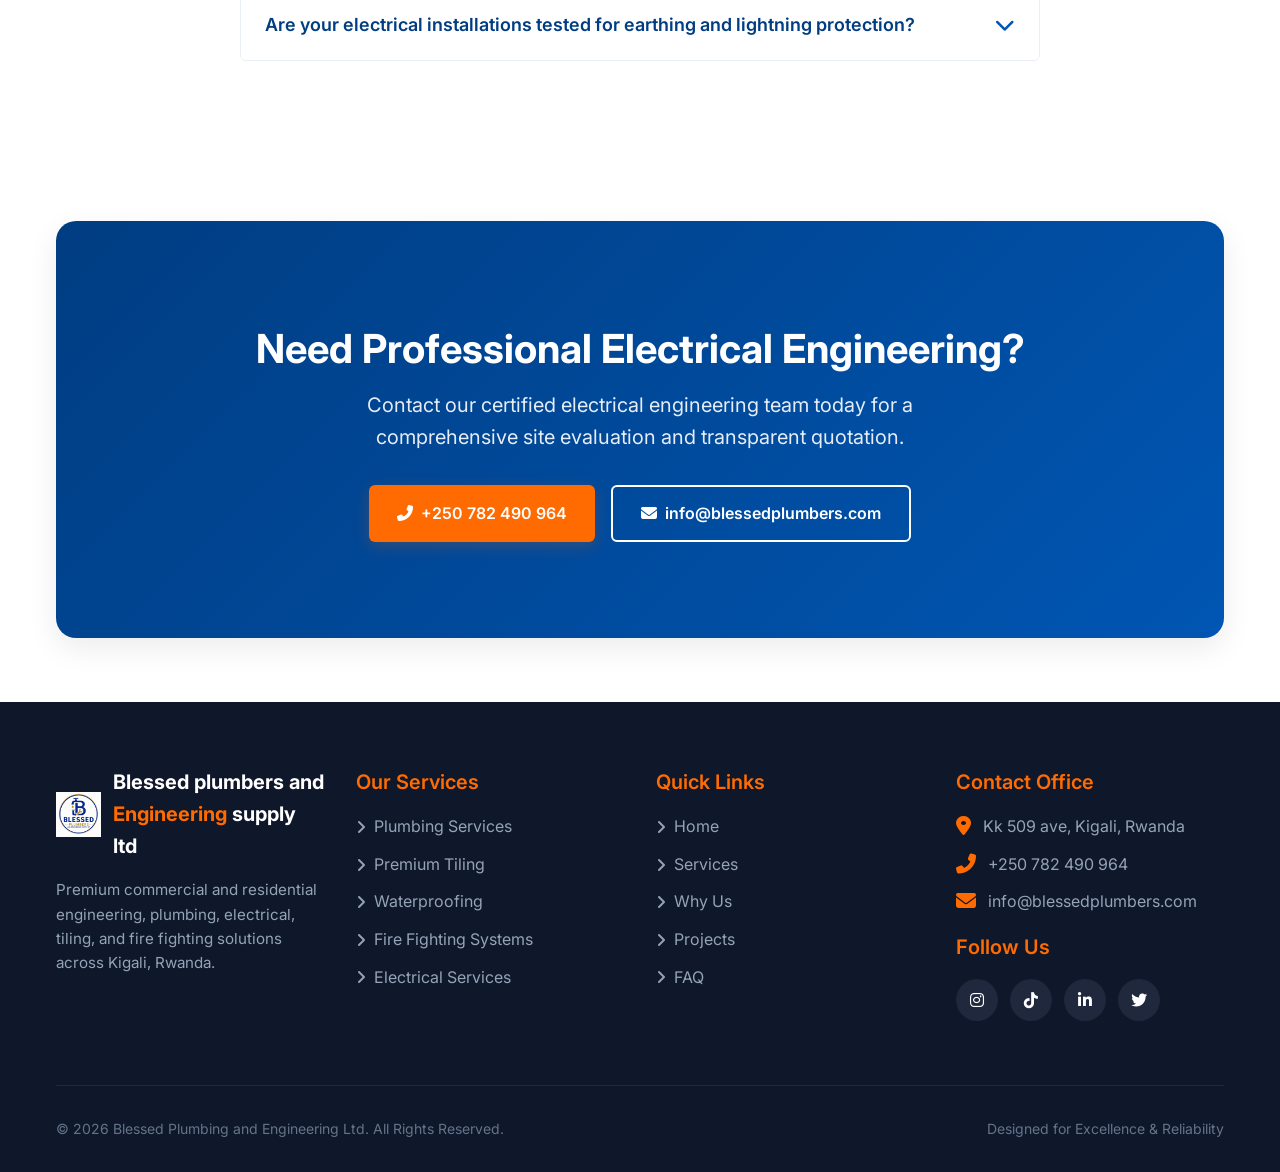
==== commit 3eb3fdf8: "Refactor code structure for improved readability and maintainability" ====
--- a/pages/electrical-services-kigali.html
+++ b/pages/electrical-services-kigali.html
@@ -97,7 +97,7 @@
     <header class="header">
         <div class="container navbar">
             <a href="../index.html" class="nav-logo">
-                <img src="../images/logo.png" alt="Blessed Plumbing and Engineering Ltd Logo">
+                <img src="../images/logo.jpeg" alt="Blessed Plumbing and Engineering Ltd Logo">
             </a>
             
             <button class="mobile-menu-toggle" aria-label="Toggle navigation menu">
@@ -274,12 +274,12 @@
                         <img src="../images/ind-review.png" alt="Plant Operations Director" class="testimonial-avatar">
                         <div>
                             <div class="author-name">Annah Mutoni</div>
-                            <div class="author-role">Operations Director, Kigali Industrial Works</div>
-                        </div>
-                    </div>
-                </div>
-
-                <div class="testimonial-card fade-in delay-2">
+                            <div class="author-role">Individual Contractor</div>
+                        </div>
+                    </div>
+                </div>
+
+                <!-- <div class="testimonial-card fade-in delay-2">
                     <div class="testimonial-content">
                         <div class="stars">
                             <i class="fas fa-star"></i><i class="fas fa-star"></i><i class="fas fa-star"></i><i class="fas fa-star"></i><i class="fas fa-star"></i>
@@ -293,7 +293,7 @@
                             <div class="author-role">Facility Director, Capital Towers Kigali</div>
                         </div>
                     </div>
-                </div>
+                </div> -->
             </div>
         </div>
     </section>
@@ -364,8 +364,8 @@
             <div class="footer-grid">
                 <div>
                     <a href="../index.html" class="footer-logo">
-                        <img src="../images/logo.png" alt="Blessed Plumbing & Engineering Logo">
-                        <div class="footer-logo-text">Blessed <span>Engineering</span></div>
+                        <img src="../images/logo.jpeg" alt="Blessed Plumbing & Engineering Logo">
+                        <div class="footer-logo-text">Blessed plumbers and <span>Engineering </span>supply ltd</div>
                     </a>
                     <p class="footer-desc">Premium commercial and residential engineering, plumbing, electrical, tiling, and fire fighting solutions across Kigali, Rwanda.</p>
                 </div>
--- a/assets/css/styles.css
+++ b/assets/css/styles.css
@@ -164,7 +164,7 @@
 .nav-logo-text {
     font-weight: 700;
     font-size: 1.25rem;
-    color: var(--primary-dark);
+    color: #000000;
     line-height: 1.2;
 }
 
@@ -180,7 +180,7 @@
 
 .nav-link {
     font-weight: 500;
-    color: var(--text-main);
+    color: #000000;
     padding: 0.5rem 0;
     position: relative;
 }
@@ -203,7 +203,7 @@
 
 .nav-link:hover,
 .nav-link.active {
-    color: var(--primary);
+    color: #000000;
 }
 
 .nav-cta {
@@ -220,7 +220,7 @@
 .mobile-menu-toggle {
     display: none;
     font-size: 1.5rem;
-    color: var(--primary-dark);
+    color: #000000;
 }
 
 @media (max-width: 991px) {
@@ -405,13 +405,36 @@
 /* Service Page Hero Variation */
 .service-hero {
     background-color: var(--primary-light);
-    padding: var(--spacing-xl) 0;
+    padding: var(--spacing-lg) 0 var(--spacing-xl);
     text-align: center;
+}
+
+.service-hero .hero-content {
+    color: #000000;
+    text-shadow: none;
 }
 
 .service-hero .hero-title {
     font-size: 3rem;
     margin-bottom: var(--spacing-xs);
+    color: #000000;
+}
+
+.service-hero .hero-title span {
+    color: #ff6b00;;
+}
+
+.service-hero .hero-subtitle {
+    color: #000000;
+}
+
+.service-hero .hero-buttons .btn-secondary {
+    color: #000000;
+    border-color: #000000;
+}
+
+.service-hero .hero-buttons .btn-secondary:hover {
+    background-color: rgba(0, 0, 0, 0.06);
 }
 
 .service-hero-media {
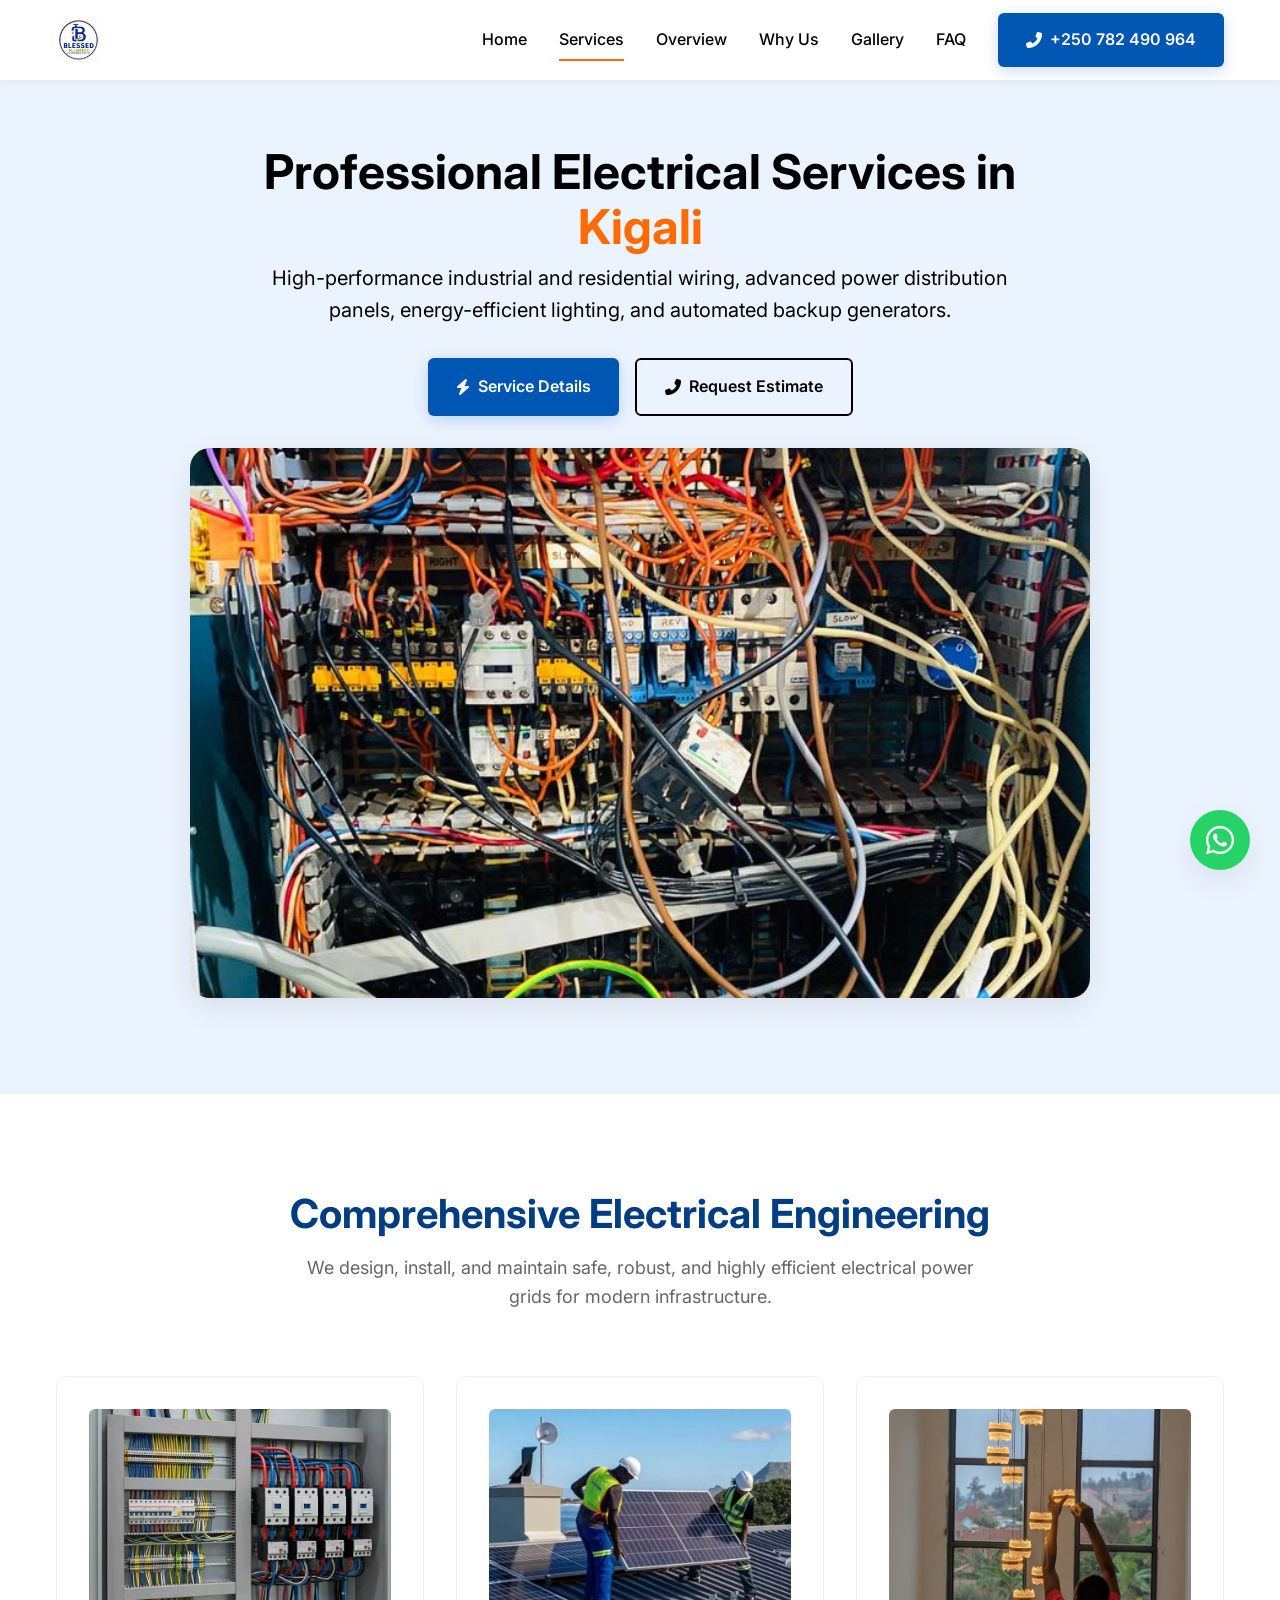
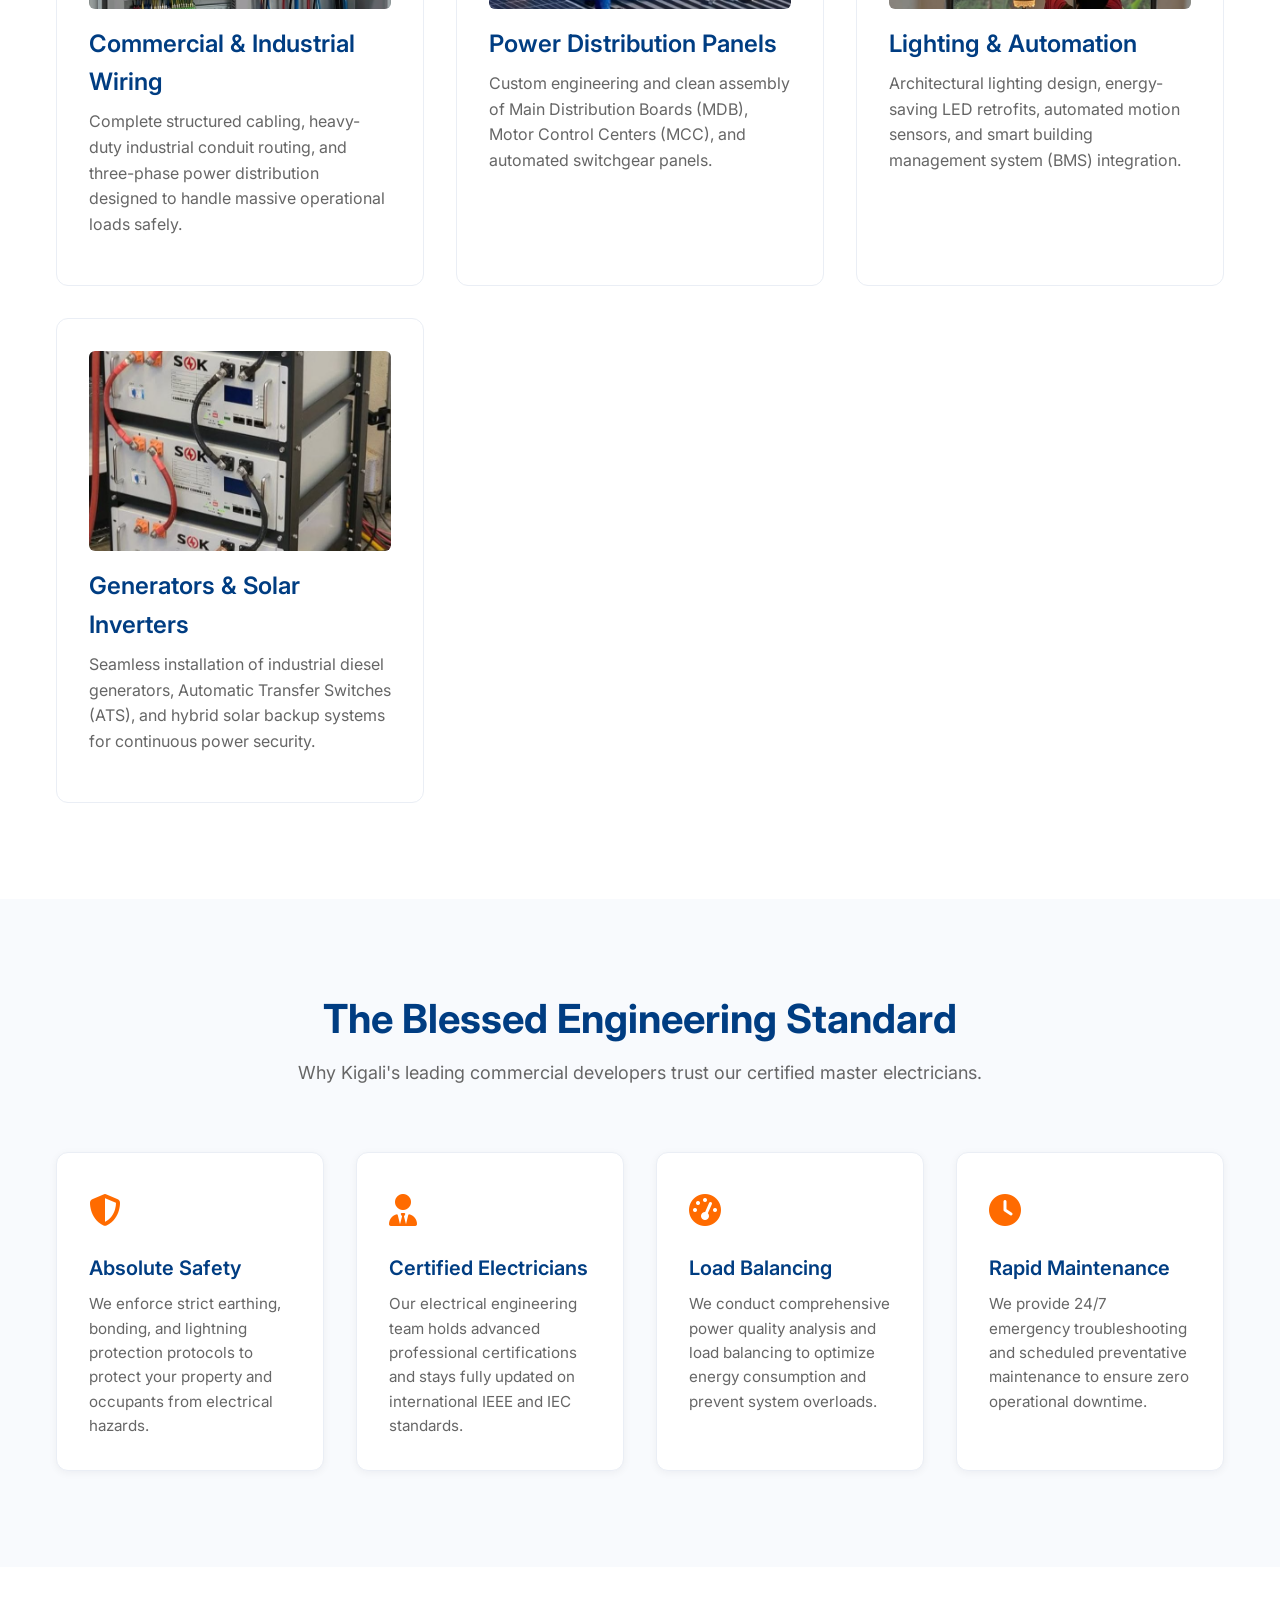
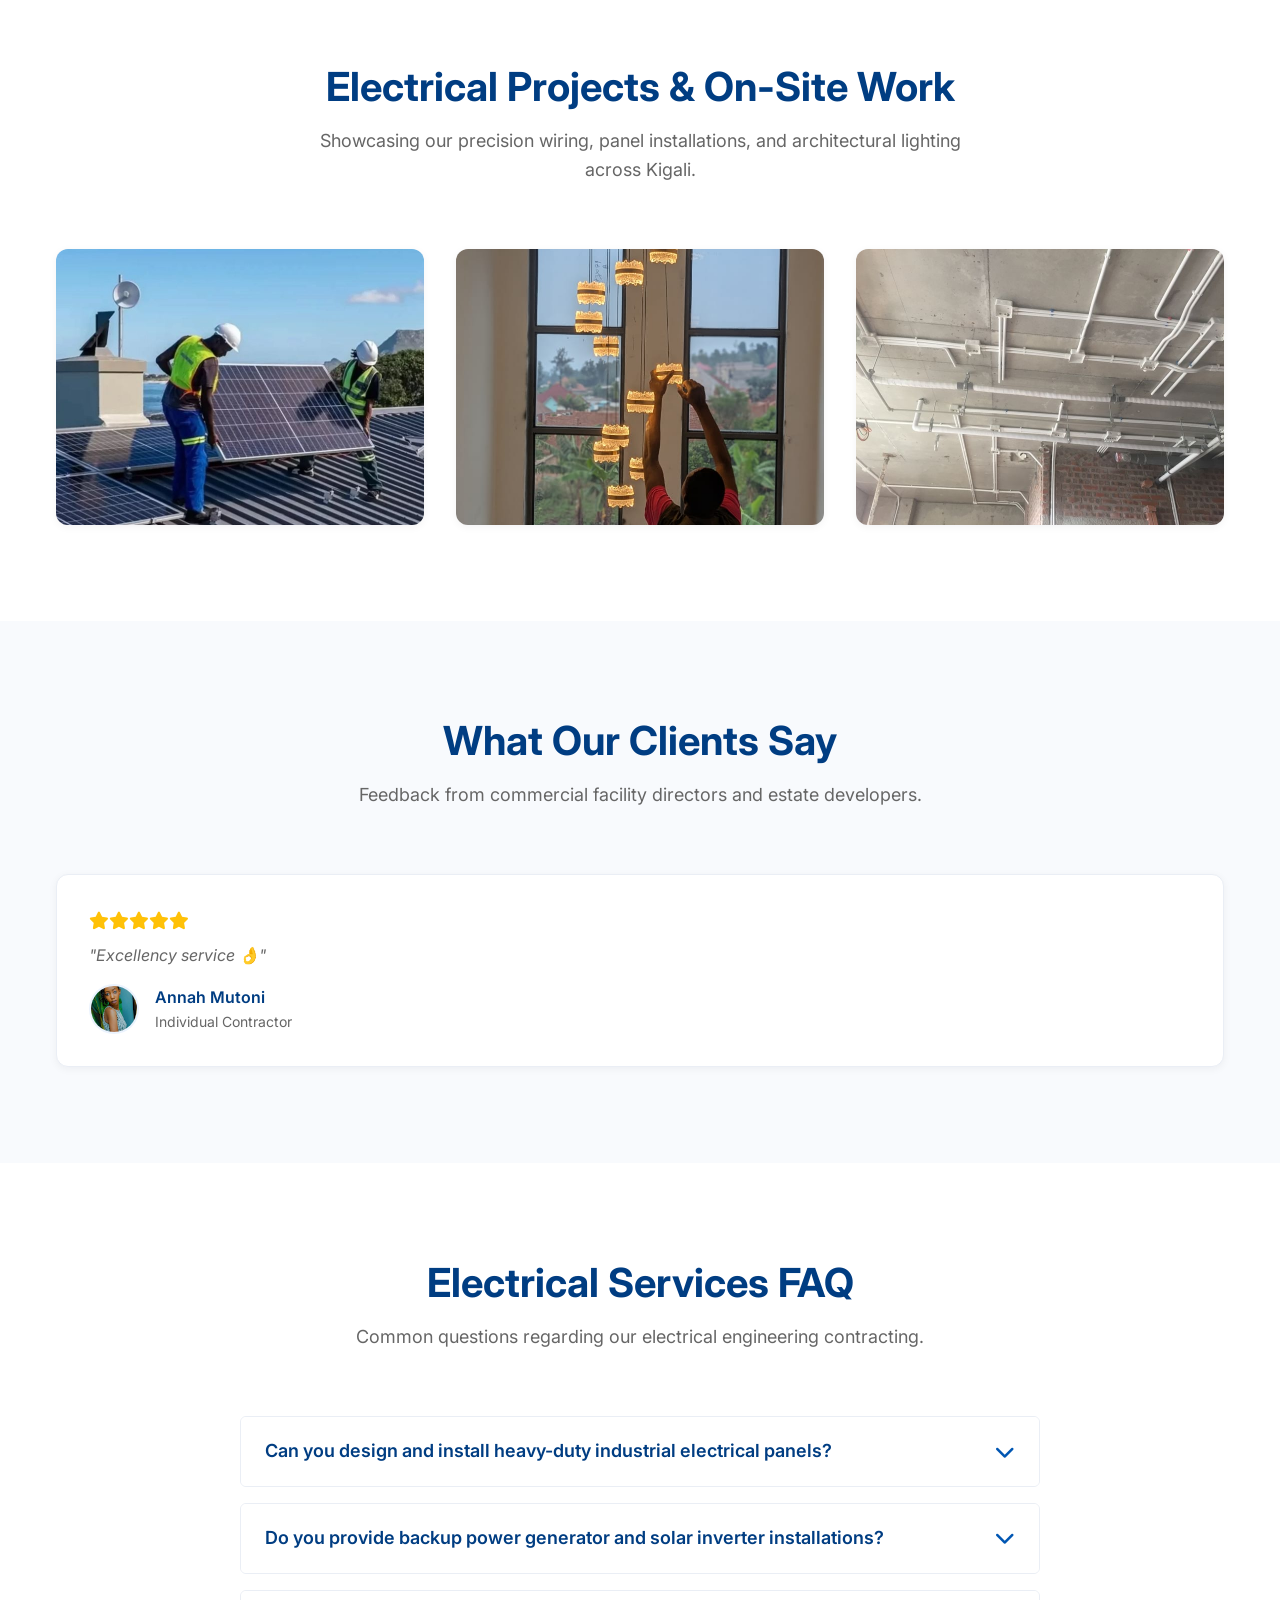
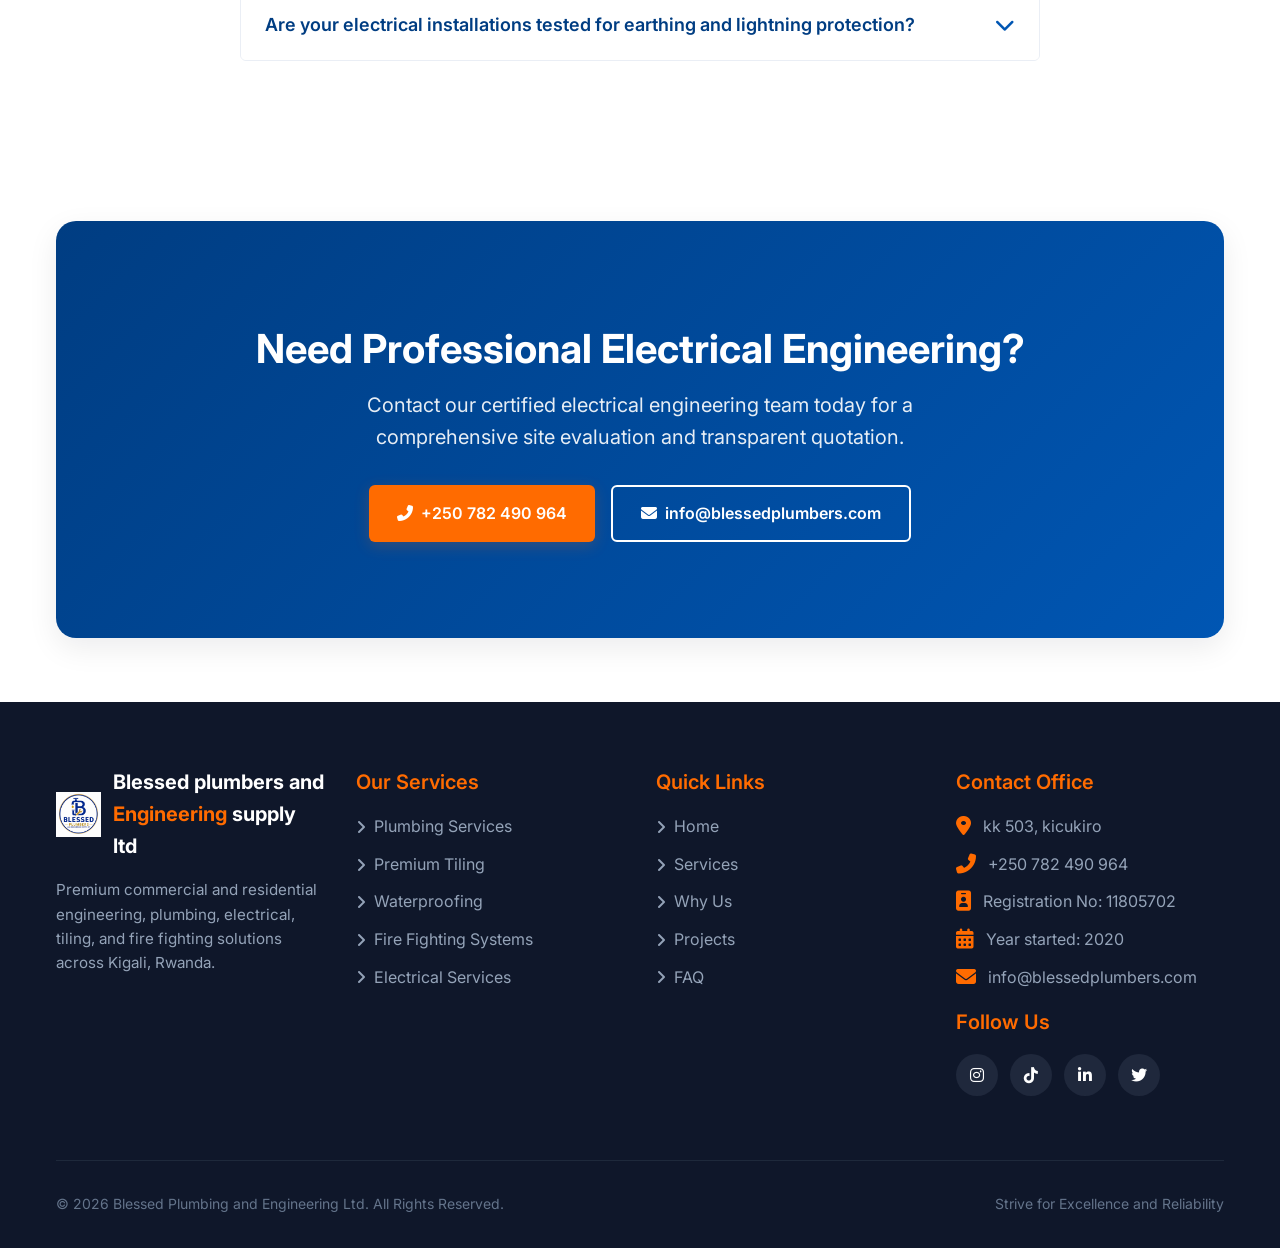
==== commit 9248c04a: "Update favicon type to JPEG and enhance footer contact information across multiple pages" ====
--- a/pages/electrical-services-kigali.html
+++ b/pages/electrical-services-kigali.html
@@ -26,7 +26,7 @@
     <meta property="twitter:image" content="https://www.blessedplumbers.com/images/panels.jpeg">
 
     <!-- Favicon -->
-    <link rel="icon" href="../images/logo.png" type="image/png">
+    <link rel="icon" href="../images/logo.jpeg" type="image/jpeg">
 
     <!-- FontAwesome Icons -->
     <link rel="stylesheet" href="https://cdnjs.cloudflare.com/ajax/libs/font-awesome/6.4.0/css/all.min.css">
@@ -396,13 +396,21 @@
                     <h3 class="footer-col-title">Contact Office</h3>
                     <div class="footer-contact-item">
                         <i class="fas fa-map-marker-alt footer-contact-icon"></i>
-                        <span>Kk 509 ave, Kigali, Rwanda</span>
+                        <span>kk 503, kicukiro</span>
                     </div>
                     <div class="footer-contact-item">
                         <i class="fas fa-phone-alt footer-contact-icon"></i>
                         <span>+250 782 490 964</span>
                     </div>
                     <div class="footer-contact-item">
+                        <i class="fas fa-id-badge footer-contact-icon"></i>
+                        <span>Registration No: 11805702</span>
+                    </div>
+                    <div class="footer-contact-item">
+                        <i class="fas fa-calendar-alt footer-contact-icon"></i>
+                        <span>Year started: 2020</span>
+                    </div>
+                    <div class="footer-contact-item">
                         <i class="fas fa-envelope footer-contact-icon"></i>
                         <span>info@blessedplumbers.com</span>
                     </div>
@@ -410,10 +418,10 @@
                     <div class="footer-socials">
                         <h3 class="footer-col-title">Follow Us</h3>
                         <div class="footer-social-links">
-                            <a href="https://www.instagram.com/" class="footer-social-link" target="_blank" rel="noopener noreferrer" aria-label="Instagram"><i class="fab fa-instagram"></i></a>
-                            <a href="https://www.tiktok.com/" class="footer-social-link" target="_blank" rel="noopener noreferrer" aria-label="TikTok"><i class="fab fa-tiktok"></i></a>
-                            <a href="https://www.linkedin.com/" class="footer-social-link" target="_blank" rel="noopener noreferrer" aria-label="LinkedIn"><i class="fab fa-linkedin-in"></i></a>
-                            <a href="https://twitter.com/" class="footer-social-link" target="_blank" rel="noopener noreferrer" aria-label="Twitter"><i class="fab fa-twitter"></i></a>
+                            <a href="https://www.instagram.com/blessedplumbers?igsh=eDM3ZWw1bXMzc2x5&utm_source=qr" class="footer-social-link" target="_blank" rel="noopener noreferrer" aria-label="Instagram"><i class="fab fa-instagram"></i></a>
+                            <a href="https://www.tiktok.com/@blessedplumber2026?_r=1&_t=ZM-934MwUyUDPw" class="footer-social-link" target="_blank" rel="noopener noreferrer" aria-label="TikTok"><i class="fab fa-tiktok"></i></a>
+                            <a href="https://www.linkedin.com/in/blessed-plumbers-and-engineering-supply-ltd-68a746411" class="footer-social-link" target="_blank" rel="noopener noreferrer" aria-label="LinkedIn"><i class="fab fa-linkedin-in"></i></a>
+                            <a href="https://x.com/blessedplumners?s=21" class="footer-social-link" target="_blank" rel="noopener noreferrer" aria-label="Twitter"><i class="fab fa-twitter"></i></a>
                         </div>
                     </div>
                 </div>
@@ -421,7 +429,7 @@
 
             <div class="footer-bottom">
                 <div>&copy; 2026 Blessed Plumbing and Engineering Ltd. All Rights Reserved.</div>
-                <div>Designed for Excellence &amp; Reliability</div>
+                <div>Strive for Excellence and Reliability</div>
             </div>
         </div>
     </footer>
